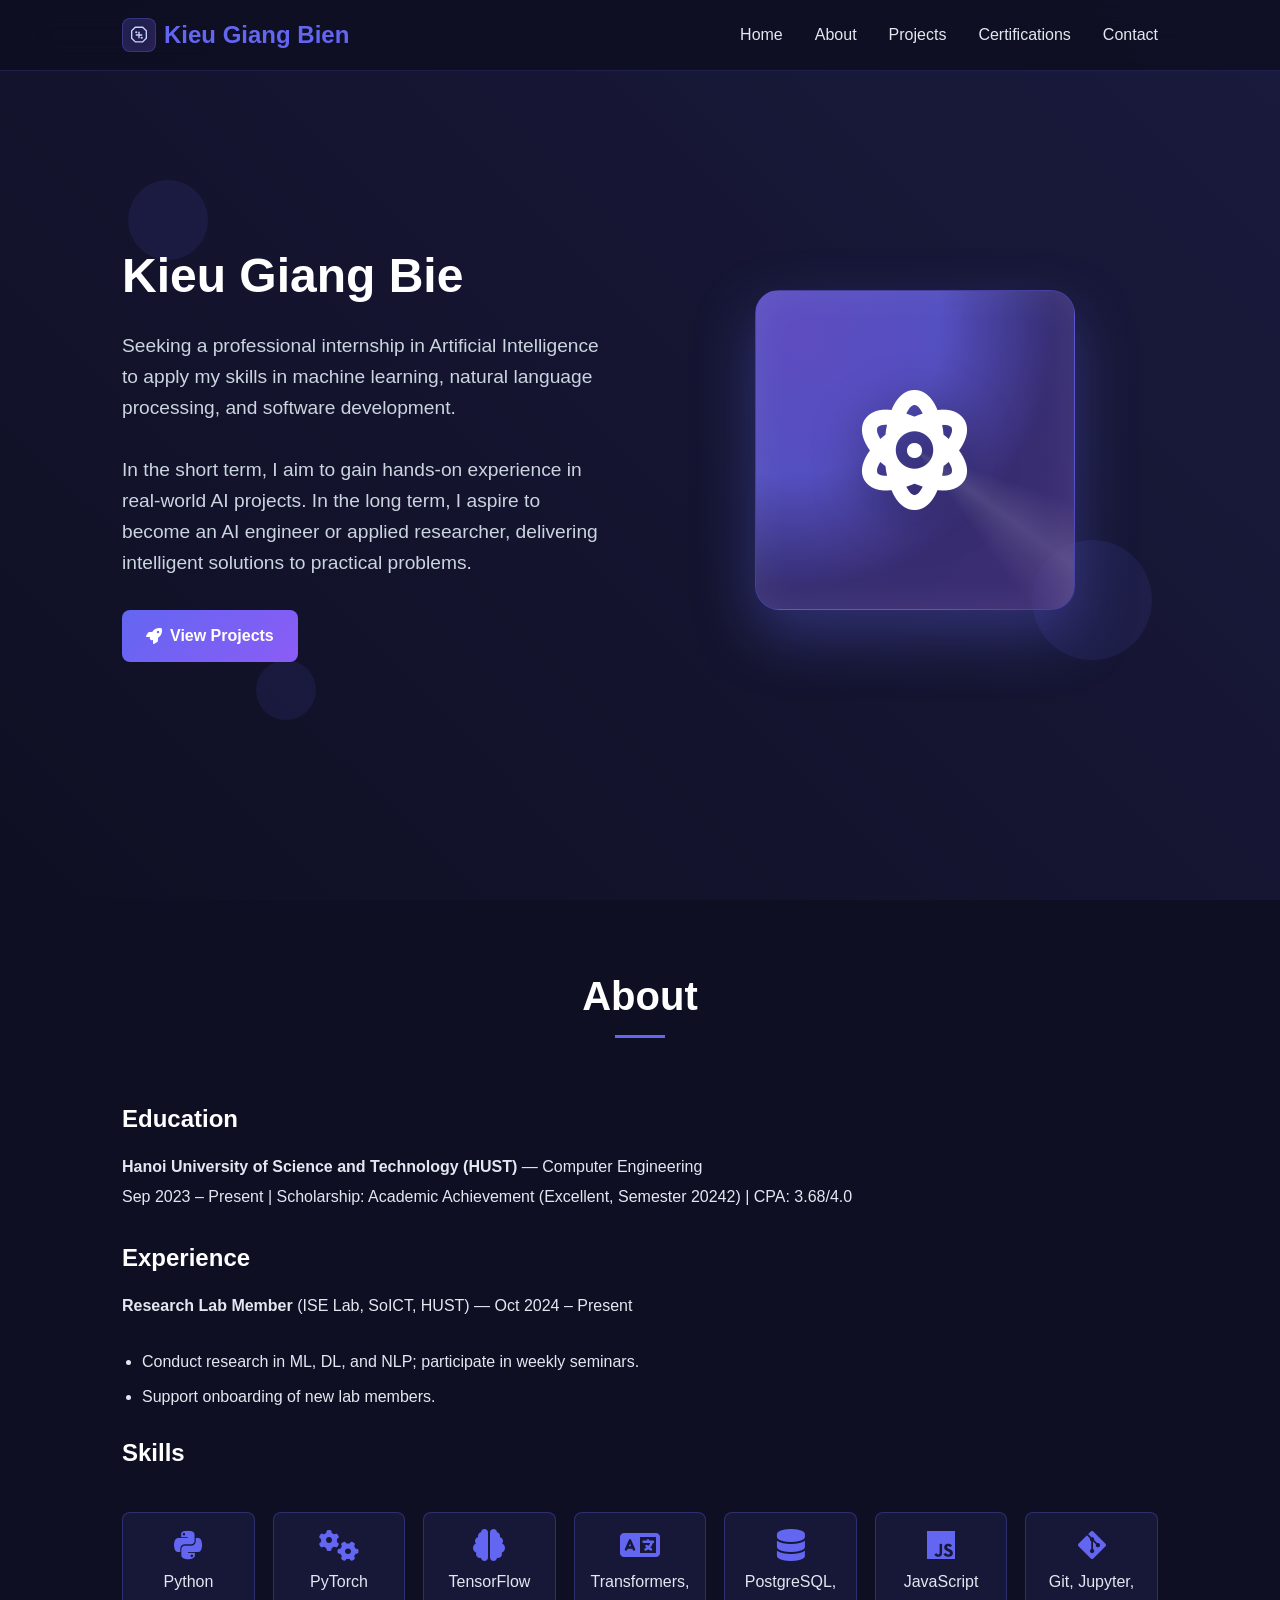
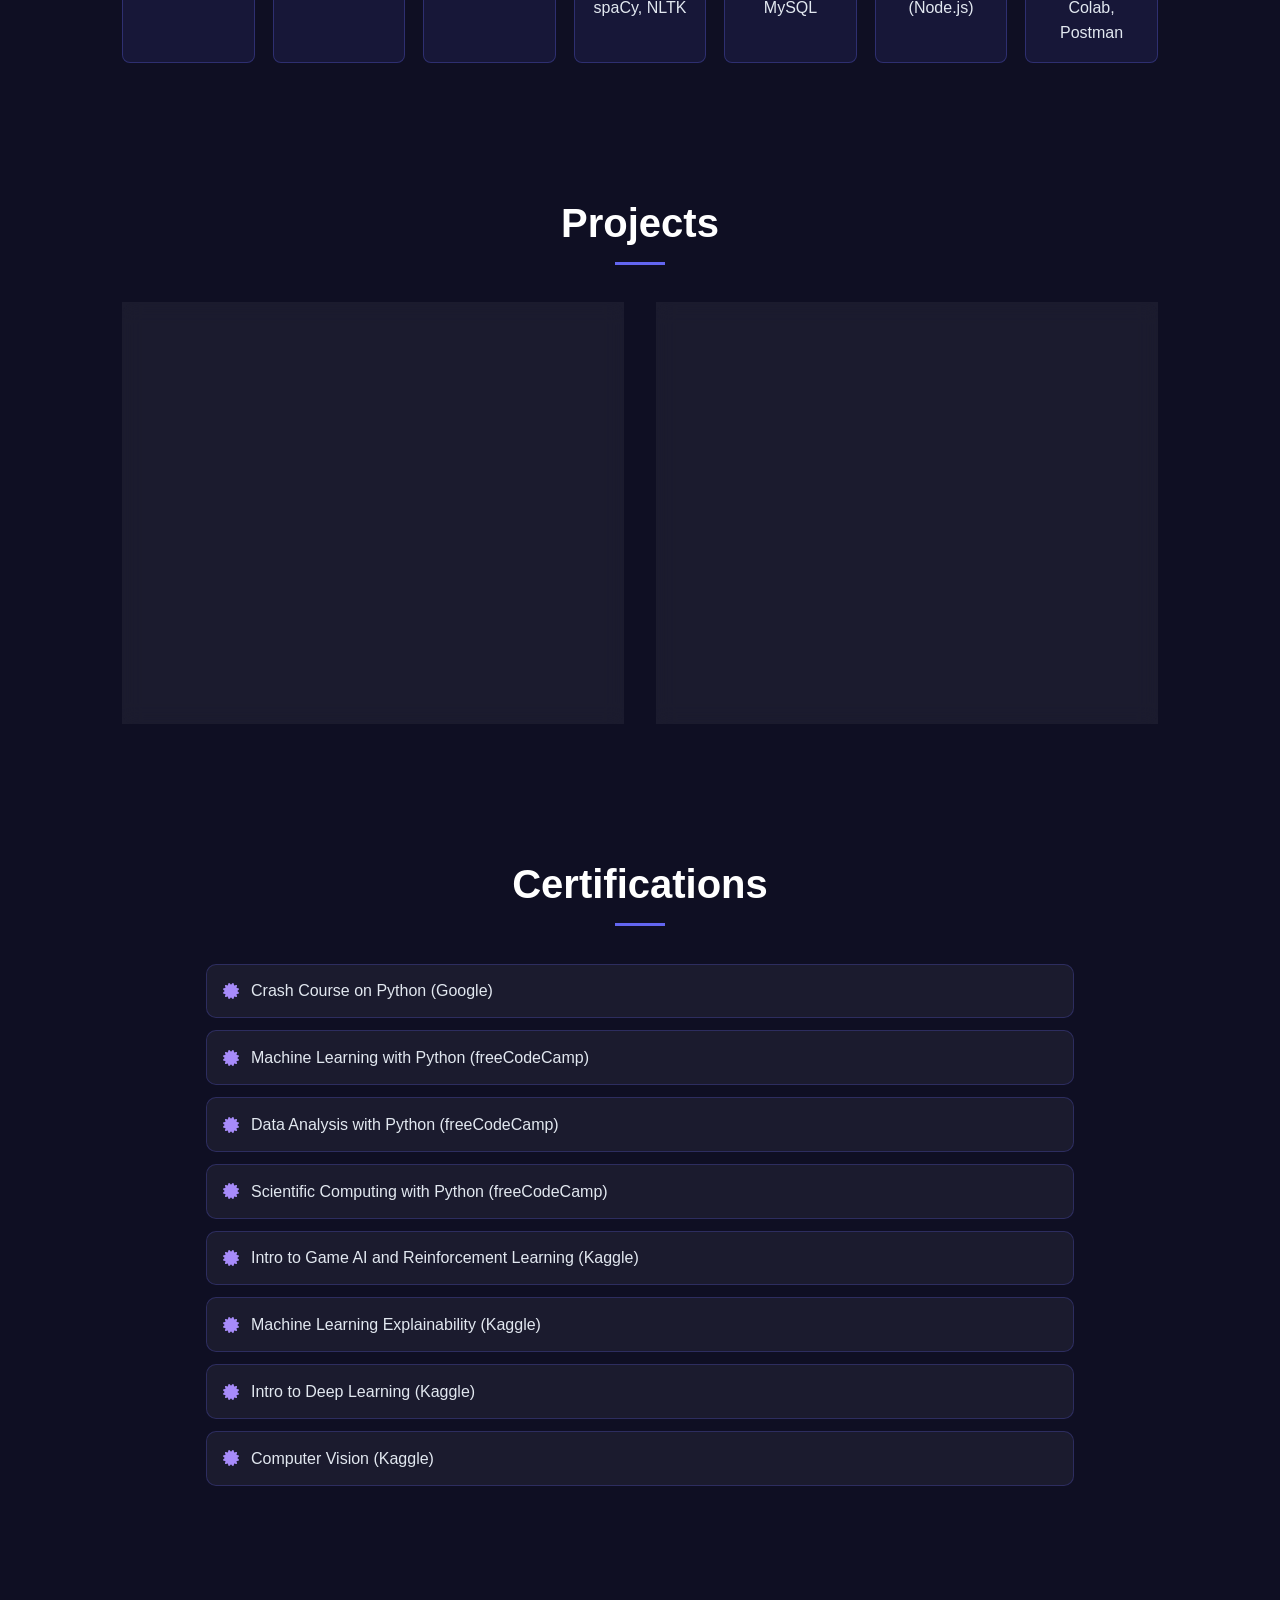
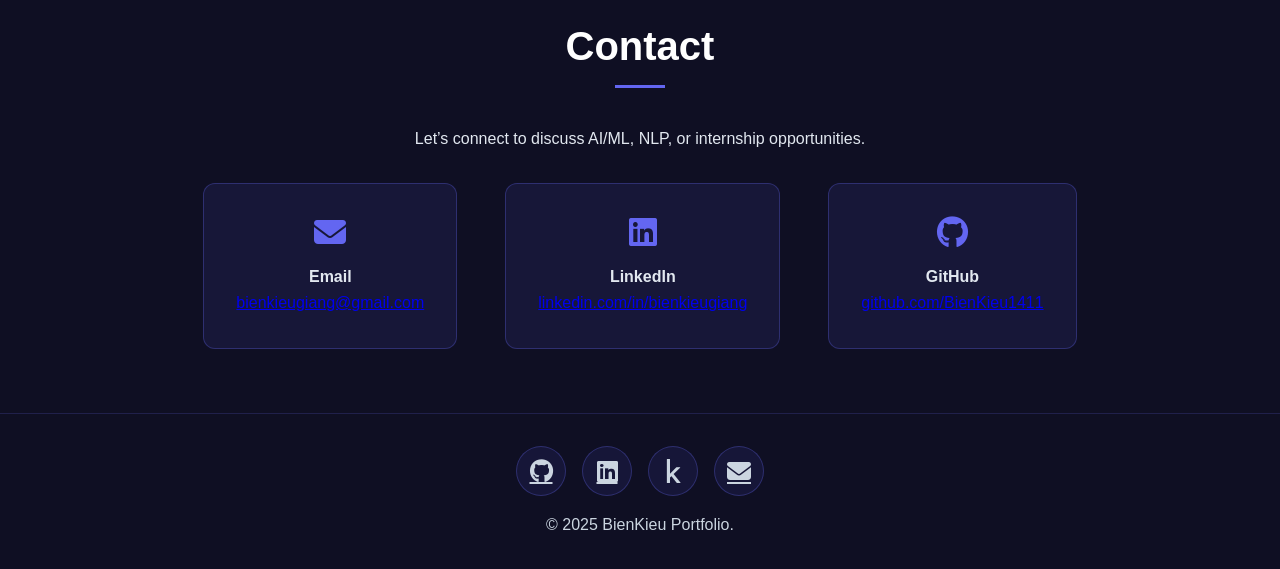
==== index.html @ 047869af "add Portfolio" ====
<!DOCTYPE html>
<html lang="en">
<head>
    <meta charset="UTF-8">
    <meta name="viewport" content="width=device-width, initial-scale=1.0">
    <title>Kieu Giang Bien – AI Portfolio</title>
    <link href="https://cdnjs.cloudflare.com/ajax/libs/font-awesome/6.4.0/css/all.min.css" rel="stylesheet">
    <link rel="stylesheet" href="style.css">
</head>
<body>
    <div class="bg-animation">
        <div class="floating-shapes">
            <div class="shape"></div>
            <div class="shape"></div>
            <div class="shape"></div>
        </div>
    </div>

    <header>
        <nav>
            <div class="logo">
                <span class="brand-icon" aria-hidden="true">
                    <svg width="22" height="22" viewBox="0 0 24 24" fill="none" xmlns="http://www.w3.org/2000/svg">
                        <path d="M8 3.5h8l4 4v8l-4 4H8l-4-4v-8l4-4z" stroke="currentColor" stroke-width="1.5" fill="none"/>
                        <path d="M9 12h6" stroke="currentColor" stroke-width="1.5" stroke-linecap="round"/>
                        <path d="M12 9v6" stroke="currentColor" stroke-width="1.5" stroke-linecap="round"/>
                        <circle cx="9" cy="9" r="1.2" fill="currentColor"/>
                        <circle cx="15" cy="15" r="1.2" fill="currentColor"/>
                    </svg>
                </span>
                Kieu Giang Bien
            </div>
            <ul class="nav-links">
                <li><a href="#home">Home</a></li>
                <li><a href="#about">About</a></li>
                <li><a href="#projects">Projects</a></li>
                <li><a href="#certifications">Certifications</a></li>
                <li><a href="#contact">Contact</a></li>
            </ul>
        </nav>
    </header>

    <section id="home" class="hero">
        <div class="hero-content">
            <div class="hero-text">
                <h1>Kieu Giang Bien</h1>
                <p class="subtitle">Seeking a professional internship in Artificial Intelligence to apply my skills in machine learning, natural language processing, and software development.</p>
                <p class="subtitle">In the short term, I aim to gain hands-on experience in real-world AI projects. In the long term, I aspire to become an AI engineer or applied researcher, delivering intelligent solutions to practical problems.</p>
                
                <a href="#projects" class="cta-button">
                    <i class="fas fa-rocket"></i>
                    View Projects
                </a>
            </div>
            <div class="hero-visual">
                <div class="ai-icon">
                    <i class="fas fa-atom"></i>
                </div>
            </div>
        </div>
    </section>

    <section id="about" class="section">
        <div class="container">
            <h2 class="section-title reveal">About</h2>
            <div class="about-content reveal">
                <div class="about-text">

                    <h3>Education</h3>
                    <p><strong>Hanoi University of Science and Technology (HUST)</strong> — Computer Engineering<br>Sep 2023 – Present | Scholarship: Academic Achievement (Excellent, Semester 20242) | CPA: 3.68/4.0</p>

                    <h3>Experience</h3>
                    <p><strong>Research Lab Member</strong> (ISE Lab, SoICT, HUST) — Oct 2024 – Present</p>
                    <ul>
                        <li>Conduct research in ML, DL, and NLP; participate in weekly seminars.</li>
                        <li>Support onboarding of new lab members.</li>
                    </ul>

                    <h3>Skills</h3>
                    <div class="skills-grid">
                        <div class="skill-item"><i class="fab fa-python"></i><div>Python</div></div>
                        <div class="skill-item"><i class="fas fa-cogs"></i><div>PyTorch</div></div>
                        <div class="skill-item"><i class="fas fa-brain"></i><div>TensorFlow</div></div>
                        <div class="skill-item"><i class="fas fa-language"></i><div>Transformers, spaCy, NLTK</div></div>
                        <div class="skill-item"><i class="fas fa-database"></i><div>PostgreSQL, MySQL</div></div>
                        <div class="skill-item"><i class="fab fa-js"></i><div>JavaScript (Node.js)</div></div>
                        <div class="skill-item"><i class="fab fa-git-alt"></i><div>Git, Jupyter, Colab, Postman</div></div>
                    </div>
                </div>
            </div>
        </div>
    </section>

    <section id="projects" class="section">
        <div class="container">
            <h2 class="section-title reveal">Projects</h2>
            <div class="projects-grid reveal">
                <div class="project-card">
                    <div class="project-header">
                        <div class="project-icon">
                            <i class="fas fa-gamepad"></i>
                        </div>
                        <h3>RL4Games: Reinforcement Learning for Games</h3>
                    </div>
                    <div class="project-content">
                        <p>Implemented PPO agents for Flappy Bird, Lunar Lander, Car Racing, and Bipedal Walker. Used curriculum learning, CNN policies for pixel input, and reward shaping to stabilize training and improve performance.</p>
                        <div class="project-tags">
                            <span class="project-tag">Python</span>
                            <span class="project-tag">Stable-Baselines3</span>
                            <span class="project-tag">Gymnasium</span>
                            <span class="project-tag">PyTorch</span>
                            <span class="project-tag">OpenCV</span>
                        </div>
                        <p><a href="https://github.com/BienKieu1411/RL4Games" target="_blank" rel="noopener" class="cta-button" style="margin-top:1rem; padding:0.6rem 1rem;">View on GitHub</a></p>
                    </div>
                </div>

                <div class="project-card">
                    <div class="project-header">
                        <div class="project-icon">
                            <i class="fas fa-columns"></i>
                        </div>
                        <h3>Kanbask: Kanban Project Management</h3>
                    </div>
                    <div class="project-content">
                        <p>Designed PostgreSQL schema (NeonDB) for scalable task/board management, built secure RESTful APIs with Express.js and JWT auth, added multimedia handling and real-time notifications via Socket.IO, and integrated NLP-powered search.</p>
                        <div class="project-tags">
                            <span class="project-tag">Node.js</span>
                            <span class="project-tag">Express</span>
                            <span class="project-tag">PostgreSQL</span>
                            <span class="project-tag">Socket.IO</span>
                            <span class="project-tag">JWT</span>
                            <span class="project-tag">NLP</span>
                        </div>
                        <p><a href="https://github.com/chopbong/kanbask" target="_blank" rel="noopener" class="cta-button" style="margin-top:1rem; padding:0.6rem 1rem;">View on GitHub</a></p>
                    </div>
                </div>
            </div>
        </div>
    </section>

    <section id="certifications" class="section">
        <div class="container">
            <h2 class="section-title reveal">Certifications</h2>
            <ul class="cert-list reveal">
                <li><i class="fas fa-certificate"></i> <a href="https://coursera.org/share/afd6e82c03add2a209b4c9055fec9885" target="_blank" rel="noopener">Crash Course on Python (Google)</a></li>
                <li><i class="fas fa-certificate"></i> <a href="https://www.freecodecamp.org/certification/bienkieu/machine-learning-with-python-v7" target="_blank" rel="noopener">Machine Learning with Python (freeCodeCamp)</a></li>
                <li><i class="fas fa-certificate"></i> <a href="https://www.freecodecamp.org/certification/bienkieu/data-analysis-with-python-v7" target="_blank" rel="noopener">Data Analysis with Python (freeCodeCamp)</a></li>
                <li><i class="fas fa-certificate"></i> <a href="https://www.freecodecamp.org/certification/bienkieu/scientific-computing-with-python-v7" target="_blank" rel="noopener">Scientific Computing with Python (freeCodeCamp)</a></li>
                <li><i class="fas fa-certificate"></i> <a href="https://www.kaggle.com/learn/certification/bienkieu/intro-to-game-ai-and-reinforcement-learning" target="_blank" rel="noopener">Intro to Game AI and Reinforcement Learning (Kaggle)</a></li>
                <li><i class="fas fa-certificate"></i> <a href="https://www.kaggle.com/learn/certification/bienkieu/machine-learning-explainability" target="_blank" rel="noopener">Machine Learning Explainability (Kaggle)</a></li>
                <li><i class="fas fa-certificate"></i> <a href="https://www.kaggle.com/learn/certification/bienkieu/intro-to-deep-learning" target="_blank" rel="noopener">Intro to Deep Learning (Kaggle)</a></li>
                <li><i class="fas fa-certificate"></i> <a href="https://www.kaggle.com/learn/certification/bienkieu/computer-vision" target="_blank" rel="noopener">Computer Vision (Kaggle)</a></li>
            </ul>
        </div>
    </section>

    <section id="contact" class="section">
        <div class="container">
            <h2 class="section-title reveal">Contact</h2>
            <div class="contact-content reveal">
                <p>Let’s connect to discuss AI/ML, NLP, or internship opportunities.</p>
                <div class="contact-info">
                    <div class="contact-item">
                        <i class="fas fa-envelope"></i>
                        <div>
                            <strong>Email</strong>
                            <p><a href="mailto:bienkieugiang@gmail.com">bienkieugiang@gmail.com</a></p>
                        </div>
                    </div>
                    <div class="contact-item">
                        <i class="fab fa-linkedin"></i>
                        <div>
                            <strong>LinkedIn</strong>
                            <p><a href="https://www.linkedin.com/in/bienkieugiang" target="_blank" rel="noopener">linkedin.com/in/bienkieugiang</a></p>
                        </div>
                    </div>
                    <div class="contact-item">
                        <i class="fab fa-github"></i>
                        <div>
                            <strong>GitHub</strong>
                            <p><a href="https://github.com/BienKieu1411" target="_blank" rel="noopener">github.com/BienKieu1411</a></p>
                        </div>
                    </div>
                </div>
            </div>
        </div>
    </section>

    <footer>
        <div class="container">
            <div class="social-links">
                <a href="https://github.com/BienKieu1411" target="_blank" rel="noopener"><i class="fab fa-github"></i></a>
                <a href="https://www.linkedin.com/in/bienkieugiang" target="_blank" rel="noopener"><i class="fab fa-linkedin"></i></a>
                <a href="https://www.kaggle.com/bienkieu" target="_blank" rel="noopener"><i class="fab fa-kaggle"></i></a>
                <a href="mailto:bienkieugiang@gmail.com"><i class="fas fa-envelope"></i></a>
            </div>
            <p>&copy; 2025 BienKieu Portfolio.</p>
        </div>
    </footer>

    <script src="script.js"></script>
</body>
</html>
---- style.css ----
* {
    margin: 0;
    padding: 0;
    box-sizing: border-box;
}

body {
    font-family: 'Inter', -apple-system, BlinkMacSystemFont, sans-serif;
    line-height: 1.6;
    color: #2d3748;
    background: #0f0f23;
    overflow-x: hidden;
}

.bg-animation {
    position: fixed;
    top: 0;
    left: 0;
    width: 100%;
    height: 100%;
    z-index: -1;
    background: linear-gradient(45deg, #0f0f23, #1a1a3e);
}

.floating-shapes {
    position: absolute;
    width: 100%;
    height: 100%;
    overflow: hidden;
}

.shape {
    position: absolute;
    background: rgba(99, 102, 241, 0.1);
    border-radius: 50%;
    animation: float 6s ease-in-out infinite;
}

.shape:nth-child(1) {
    width: 80px;
    height: 80px;
    top: 20%;
    left: 10%;
    animation-delay: 0s;
}

.shape:nth-child(2) {
    width: 120px;
    height: 120px;
    top: 60%;
    right: 10%;
    animation-delay: 2s;
}

.shape:nth-child(3) {
    width: 60px;
    height: 60px;
    bottom: 20%;
    left: 20%;
    animation-delay: 4s;
}

@keyframes float {
    0%, 100% { transform: translateY(0px) rotate(0deg); }
    50% { transform: translateY(-20px) rotate(10deg); }
}

header {
    position: fixed;
    top: 0;
    width: 100%;
    background: rgba(15, 15, 35, 0.9);
    backdrop-filter: blur(20px);
    z-index: 1000;
    padding: 1rem 0;
    border-bottom: 1px solid rgba(99, 102, 241, 0.2);
}

nav {
    display: flex;
    justify-content: space-between;
    align-items: center;
    max-width: 1100px;
    margin: 0 auto;
    padding: 0 2rem;
}

.logo {
    font-size: 1.5rem;
    font-weight: bold;
    color: #6366f1;
    display: flex;
    align-items: center;
    gap: 0.5rem;
}

.brand-icon {
    display: inline-flex;
    align-items: center;
    justify-content: center;
    width: 34px;
    height: 34px;
    border-radius: 8px;
    background: linear-gradient(135deg, rgba(99,102,241,0.18), rgba(139,92,246,0.18));
    border: 1px solid rgba(99,102,241,0.35);
    color: #c7d2fe;
    box-shadow: inset 0 0 18px rgba(99,102,241,0.12);
    position: relative;
    overflow: hidden;
}

.brand-icon::after {
    content: '';
    position: absolute;
    inset: -40% -40% auto auto;
    height: 2px;
    background: linear-gradient(90deg, transparent, rgba(255,255,255,0.6), transparent);
    transform: rotate(45deg);
    animation: brandShine 3.2s linear infinite;
}

@keyframes brandShine {
    0% { transform: rotate(45deg) translateX(-140%); opacity: 0; }
    10% { opacity: 1; }
    50% { opacity: 1; }
    100% { transform: rotate(45deg) translateX(240%); opacity: 0; }
}

.nav-links {
    display: flex;
    list-style: none;
    gap: 2rem;
}

.nav-links a {
    text-decoration: none;
    color: #e2e8f0;
    font-weight: 500;
    transition: all 0.3s ease;
    position: relative;
}

.nav-links a:hover {
    color: #6366f1;
}

.hero {
    min-height: 100vh;
    display: flex;
    align-items: center;
    color: white;
    position: relative;
}

.hero-content {
    max-width: 1100px;
    margin: 0 auto;
    padding: 0 2rem;
    display: grid;
    grid-template-columns: 1fr 1fr;
    gap: 4rem;
    align-items: center;
}

.hero-text h1 {
    font-size: 3rem;
    margin-bottom: 1rem;
    opacity: 0;
    animation: slideUp 1s ease-out 0.5s forwards;
}

.hero-text .highlight {
    color: #6366f1;
    position: relative;
}

.hero-text .subtitle {
    font-size: 1.2rem;
    color: #cbd5e0;
    margin-bottom: 2rem;
    opacity: 0;
    animation: slideUp 1s ease-out 0.7s forwards;
}

.cta-button {
    display: inline-flex;
    align-items: center;
    gap: 0.5rem;
    padding: 0.8rem 1.5rem;
    background: linear-gradient(135deg, #6366f1, #8b5cf6);
    color: white;
    text-decoration: none;
    border-radius: 8px;
    font-weight: 600;
    transition: all 0.3s ease;
    opacity: 0;
    animation: slideUp 1s ease-out 0.9s forwards;
}

.cta-button:hover {
    transform: translateY(-2px);
    box-shadow: 0 10px 25px rgba(99, 102, 241, 0.4);
}

.hero-visual {
    display: flex;
    justify-content: center;
    align-items: center;
}

.ai-icon {
    width: 320px;
    height: 320px;
    background: radial-gradient(120% 120% at 10% 10%, rgba(139,92,246,0.35), rgba(99,102,241,0.35) 40%, rgba(15,15,35,0.4) 70%), linear-gradient(135deg, rgba(99,102,241,0.6), rgba(139,92,246,0.6));
    border-radius: 24px;
    display: flex;
    align-items: center;
    justify-content: center;
    font-size: 7.5rem;
    color: #fff;
    position: relative;
    overflow: hidden;
    box-shadow: 0 25px 60px rgba(99,102,241,0.35), inset 0 0 40px rgba(255,255,255,0.08);
    border: 1px solid rgba(99,102,241,0.35);
    animation: floatIcon 6s ease-in-out infinite;
}

.ai-icon::before {
    content: '';
    position: absolute;
    inset: -40%;
    background: conic-gradient(from 0deg, transparent 0 30%, rgba(255,255,255,0.12) 35%, transparent 40% 100%);
    animation: rotate 8s linear infinite;
}

.ai-icon i {
    position: relative;
    z-index: 1;
    filter: drop-shadow(0 10px 25px rgba(0,0,0,0.35));
}

@keyframes slideUp {
    from {
        opacity: 0;
        transform: translateY(30px);
    }
    to {
        opacity: 1;
        transform: translateY(0);
    }
}

@keyframes floatIcon {
    0%, 100% { transform: translateY(0); }
    50% { transform: translateY(-10px); }
}

@keyframes shine {
    0% { transform: translateX(-100%) translateY(-100%) rotate(45deg); }
    100% { transform: translateX(100%) translateY(100%) rotate(45deg); }
}

.section {
    padding: 4rem 0;
    position: relative;
}

.container {
    max-width: 1100px;
    margin: 0 auto;
    padding: 0 2rem;
}

.section-title {
    text-align: center;
    font-size: 2.5rem;
    margin-bottom: 3rem;
    color: white;
    position: relative;
}

.section-title::after {
    content: '';
    position: absolute;
    width: 50px;
    height: 3px;
    background: #6366f1;
    bottom: -10px;
    left: 50%;
    transform: translateX(-50%);
}

.about-content {
    display: grid;
    grid-template-columns: 1fr;
    gap: 2rem;
    align-items: start;
}

.about-image {
    width: 250px;
    height: 250px;
    border-radius: 50%;
    background: linear-gradient(135deg, #6366f1, #8b5cf6);
    display: flex;
    align-items: center;
    justify-content: center;
    font-size: 6rem;
    color: white;
    margin: 0 auto;
    position: relative;
}

.about-image::before {
    content: '';
    position: absolute;
    width: 280px;
    height: 280px;
    border: 2px solid rgba(99, 102, 241, 0.3);
    border-radius: 50%;
    animation: rotate 10s linear infinite;
}

@keyframes rotate {
    from { transform: rotate(0deg); }
    to { transform: rotate(360deg); }
}

.about-text {
    color: #e2e8f0;
}

.about-text h3 {
    font-size: 1.5rem;
    margin-top: 1.5rem;
    margin-bottom: 0.85rem;
    color: white;
}

.about-text p {
    margin-bottom: 1.75rem;
    line-height: 1.85;
}

.about-text ul {
    margin: 0 0 1.5rem 1.25rem;
}

.about-text ul li {
    margin-bottom: 0.6rem;
}

.skills-grid {
    display: grid;
    grid-template-columns: repeat(auto-fit, minmax(120px, 1fr));
    gap: 1.1rem;
    margin-top: 2.5rem;
}

.skill-item {
    background: rgba(99, 102, 241, 0.1);
    border: 1px solid rgba(99, 102, 241, 0.3);
    padding: 1rem;
    border-radius: 8px;
    text-align: center;
    transition: all 0.3s ease;
    color: #e2e8f0;
}

.skill-item:hover {
    background: rgba(99, 102, 241, 0.2);
    transform: translateY(-5px);
}

.skill-item i {
    font-size: 2rem;
    color: #6366f1;
    margin-bottom: 0.5rem;
    display: block;
}

.projects-grid {
    display: grid;
    grid-template-columns: repeat(auto-fit, minmax(300px, 1fr));
    gap: 2rem;
    margin-top: 2rem;
}

.project-card {
    background: rgba(255, 255, 255, 0.05);
    border: 1px solid rgba(99, 102, 241, 0.2);
    border-radius: 12px;
    overflow: hidden;
    transition: all 0.3s ease;
    backdrop-filter: blur(10px);
}

.project-card:hover {
    transform: translateY(-10px);
    box-shadow: 0 20px 40px rgba(99, 102, 241, 0.2);
    border-color: rgba(99, 102, 241, 0.5);
}

.project-header {
    padding: 1.5rem;
    background: linear-gradient(135deg, rgba(99, 102, 241, 0.2), rgba(139, 92, 246, 0.2));
    display: flex;
    align-items: center;
    gap: 1rem;
}

.project-header h3 {
    color: #ffffff;
}

.project-icon {
    width: 50px;
    height: 50px;
    background: #6366f1;
    border-radius: 8px;
    display: flex;
    align-items: center;
    justify-content: center;
    color: white;
    font-size: 1.5rem;
}

.project-content {
    padding: 1.5rem;
    color: #e2e8f0;
}

.project-content h3 {
    color: white;
    margin-bottom: 1rem;
}

.project-tags {
    display: flex;
    flex-wrap: wrap;
    gap: 0.5rem;
    margin-top: 1rem;
}

.project-tag {
    background: rgba(99, 102, 241, 0.2);
    color: #6366f1;
    padding: 0.3rem 0.8rem;
    border-radius: 15px;
    font-size: 0.8rem;
    font-weight: 500;
}

/* Certifications */
.cert-list {
    list-style: none;
    max-width: 900px;
    margin: 0 auto;
    padding: 0 1rem;
    display: grid;
    grid-template-columns: 1fr;
    gap: 0.75rem;
    color: #e2e8f0;
}

.cert-list li {
    display: flex;
    align-items: center;
    gap: 0.75rem;
    background: rgba(255,255,255,0.05);
    border: 1px solid rgba(99,102,241,0.25);
    border-radius: 10px;
    padding: 0.85rem 1rem;
    transition: transform 0.2s ease, background 0.2s ease, border-color 0.2s ease;
}

.cert-list li:hover {
    transform: translateY(-2px);
    background: rgba(99,102,241,0.12);
    border-color: rgba(99,102,241,0.5);
}

.cert-list i {
    color: #a78bfa;
}

.cert-list a {
    color: #e2e8f0;
    text-decoration: none;
}

.cert-list a:hover {
    color: #c7d2fe;
    text-decoration: underline;
}

/* Contact Section */
.contact-content {
    text-align: center;
    color: #e2e8f0;
}

.contact-info {
    display: flex;
    justify-content: center;
    gap: 3rem;
    margin-top: 2rem;
    flex-wrap: wrap;
}

.contact-item {
    display: flex;
    flex-direction: column;
    align-items: center;
    gap: 1rem;
    padding: 2rem;
    background: rgba(99, 102, 241, 0.1);
    border: 1px solid rgba(99, 102, 241, 0.3);
    border-radius: 12px;
    min-width: 200px;
    transition: all 0.3s ease;
}

.contact-item:hover {
    background: rgba(99, 102, 241, 0.2);
    transform: translateY(-5px);
}

.contact-item i {
    font-size: 2rem;
    color: #6366f1;
}

footer {
    background: rgba(15, 15, 35, 0.8);
    color: #cbd5e0;
    text-align: center;
    padding: 2rem 0;
    border-top: 1px solid rgba(99, 102, 241, 0.2);
}

.social-links {
    display: flex;
    justify-content: center;
    gap: 1rem;
    margin-bottom: 1rem;
}

.social-links a {
    color: #cbd5e0;
    font-size: 1.5rem;
    transition: all 0.3s ease;
    width: 50px;
    height: 50px;
    border-radius: 50%;
    display: flex;
    align-items: center;
    justify-content: center;
    background: rgba(99, 102, 241, 0.1);
    border: 1px solid rgba(99, 102, 241, 0.3);
}

.social-links a:hover {
    color: #6366f1;
    background: rgba(99, 102, 241, 0.2);
    transform: translateY(-3px);
}

@media (max-width: 768px) {
    .nav-links {
        display: none;
    }

    .hero-content {
        grid-template-columns: 1fr;
        text-align: center;
    }

    .hero-text h1 {
        font-size: 2.5rem;
    }

    .about-content {
        grid-template-columns: 1fr;
        text-align: center;
    }

    .ai-icon {
        width: 250px;
        height: 250px;
        font-size: 6rem;
    }

    .contact-info {
        flex-direction: column;
        align-items: center;
    }
}

.reveal {
    opacity: 0;
    transform: translateY(50px);
    transition: all 0.8s ease;
}

.reveal.active {
    opacity: 1;
    transform: translateY(0);
}
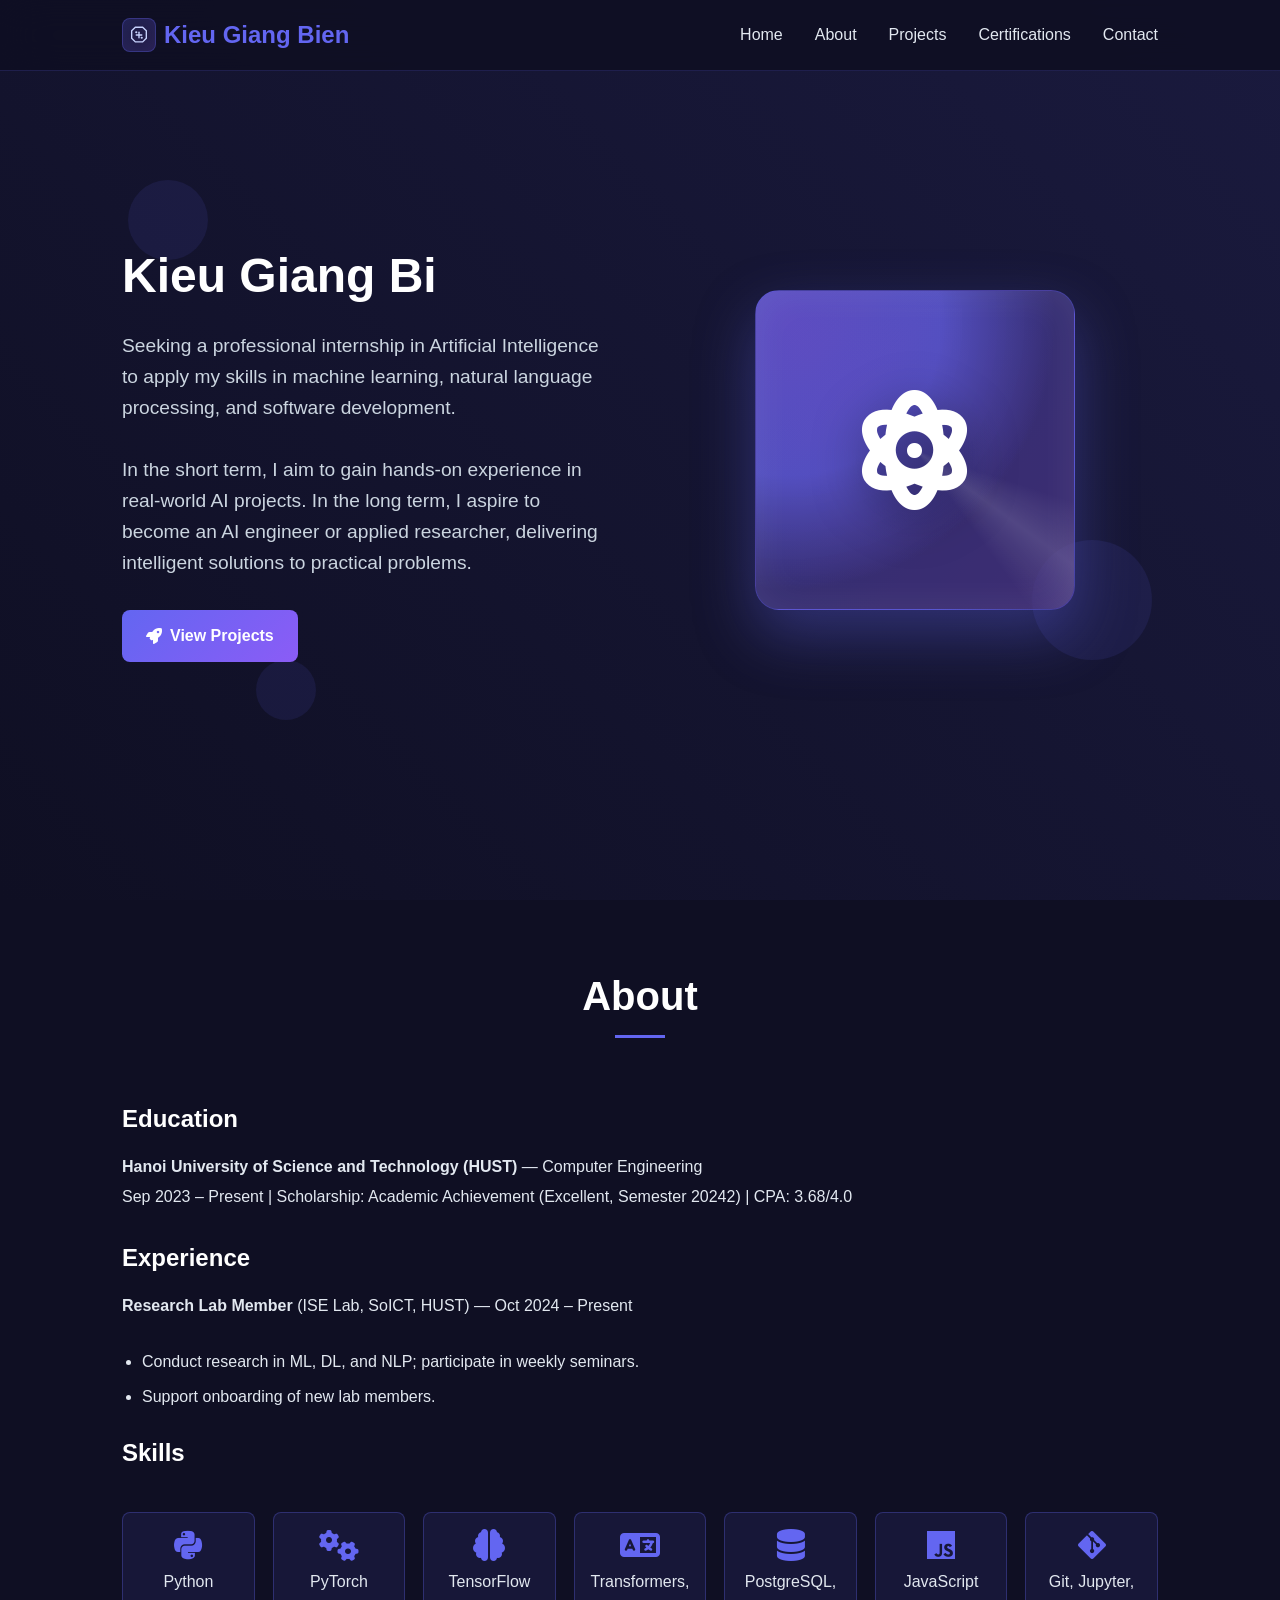
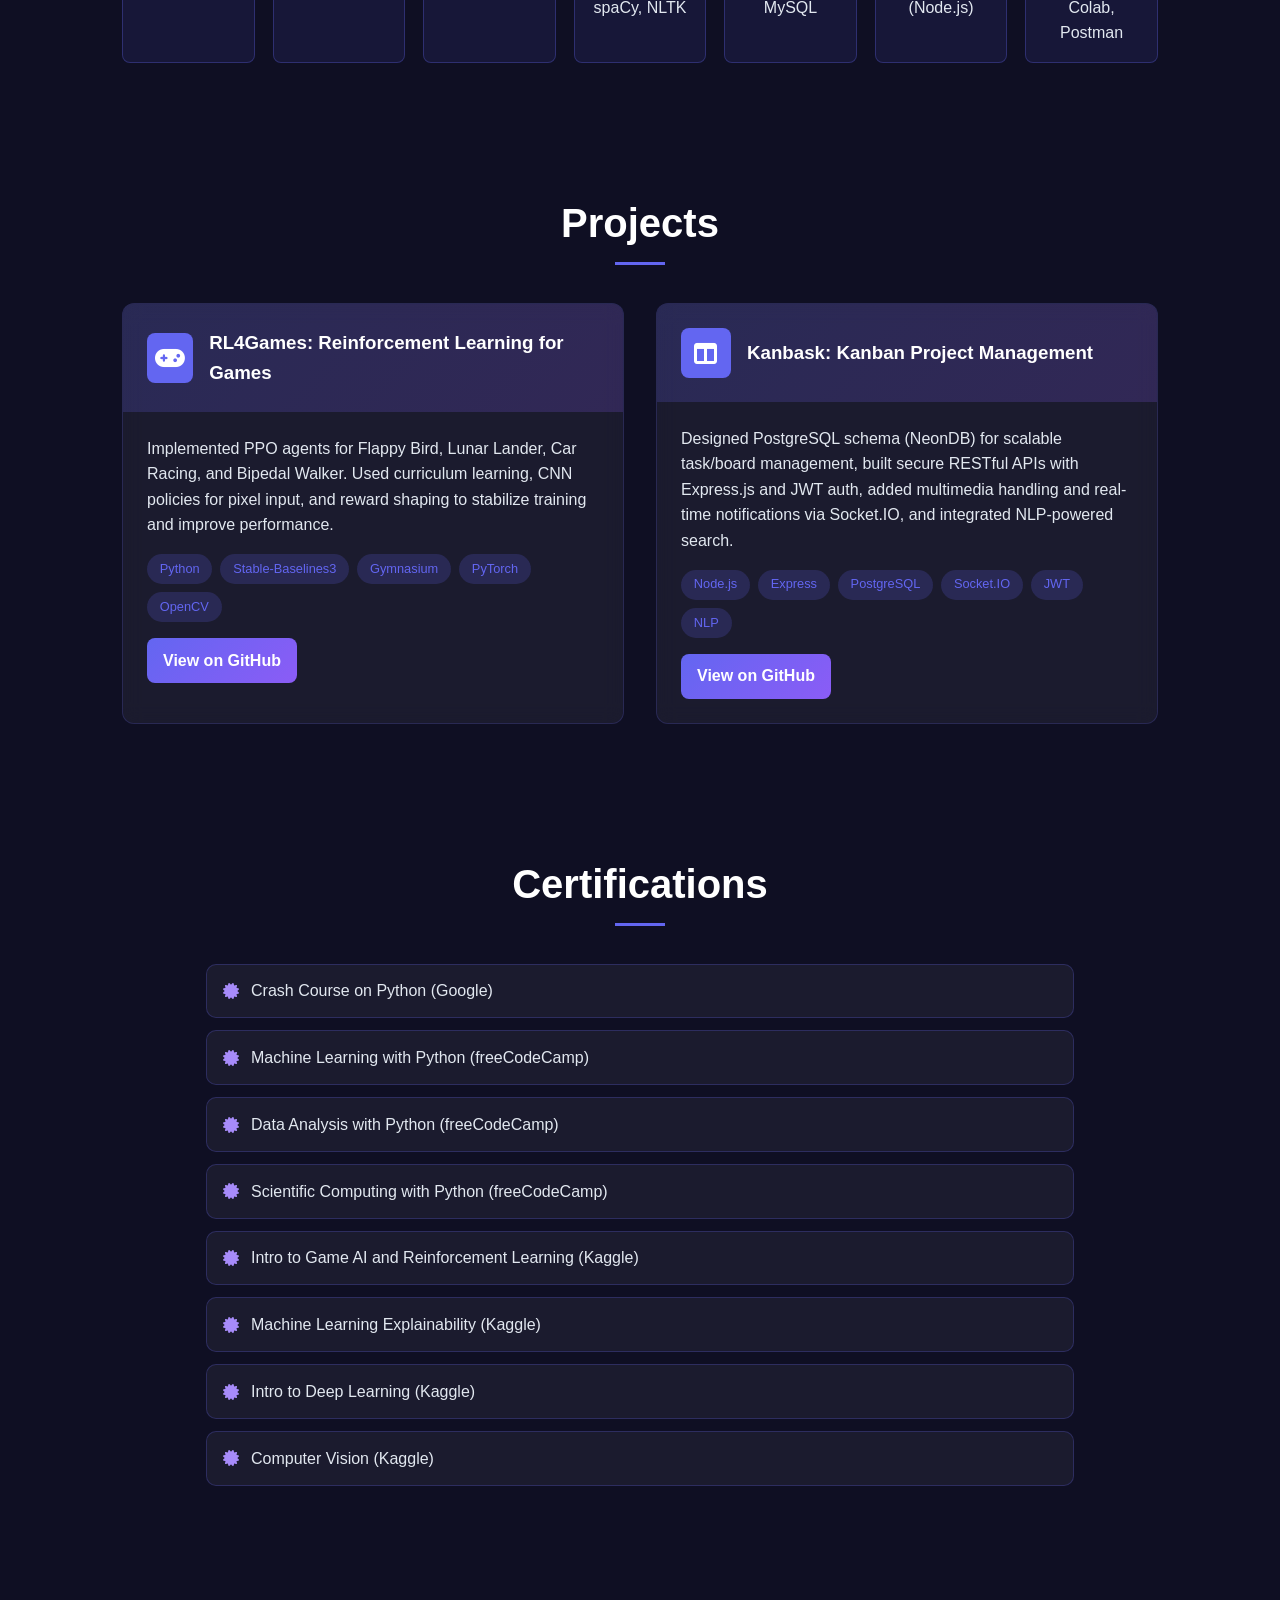
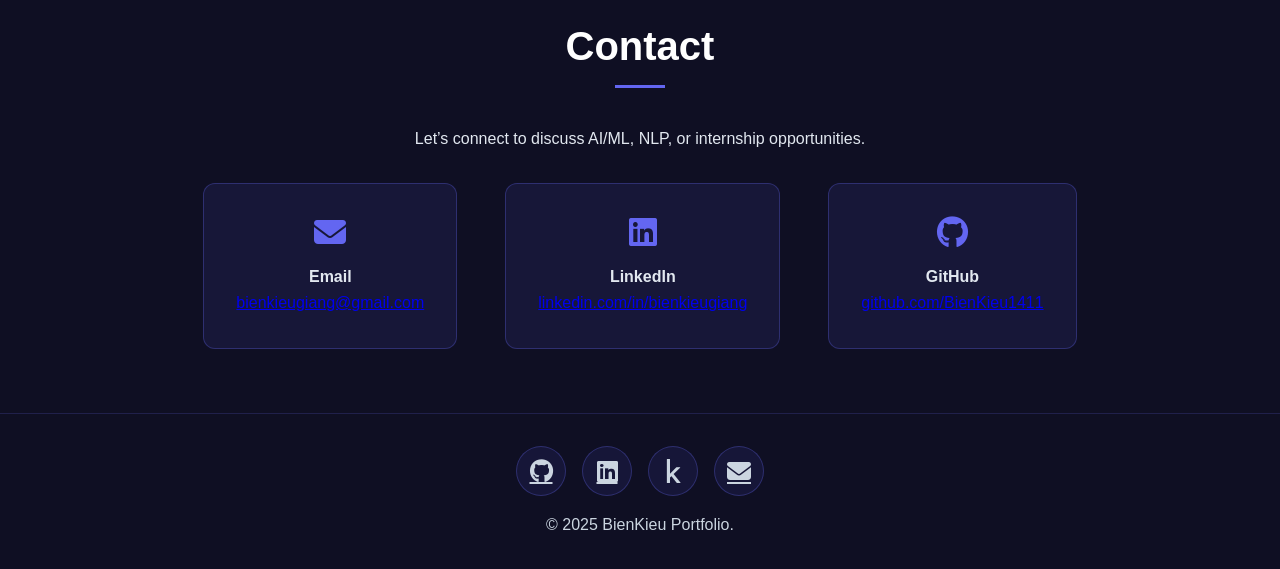
==== commit 10db5371: "update" ====
--- a/index.html
+++ b/index.html
@@ -3,7 +3,7 @@
 <head>
     <meta charset="UTF-8">
     <meta name="viewport" content="width=device-width, initial-scale=1.0">
-    <title>Kieu Giang Bien – AI Portfolio</title>
+    <title>Portfolio</title>
     <link href="https://cdnjs.cloudflare.com/ajax/libs/font-awesome/6.4.0/css/all.min.css" rel="stylesheet">
     <link rel="stylesheet" href="style.css">
 </head>
@@ -201,4 +201,4 @@
 
     <script src="script.js"></script>
 </body>
-</html>+</html>
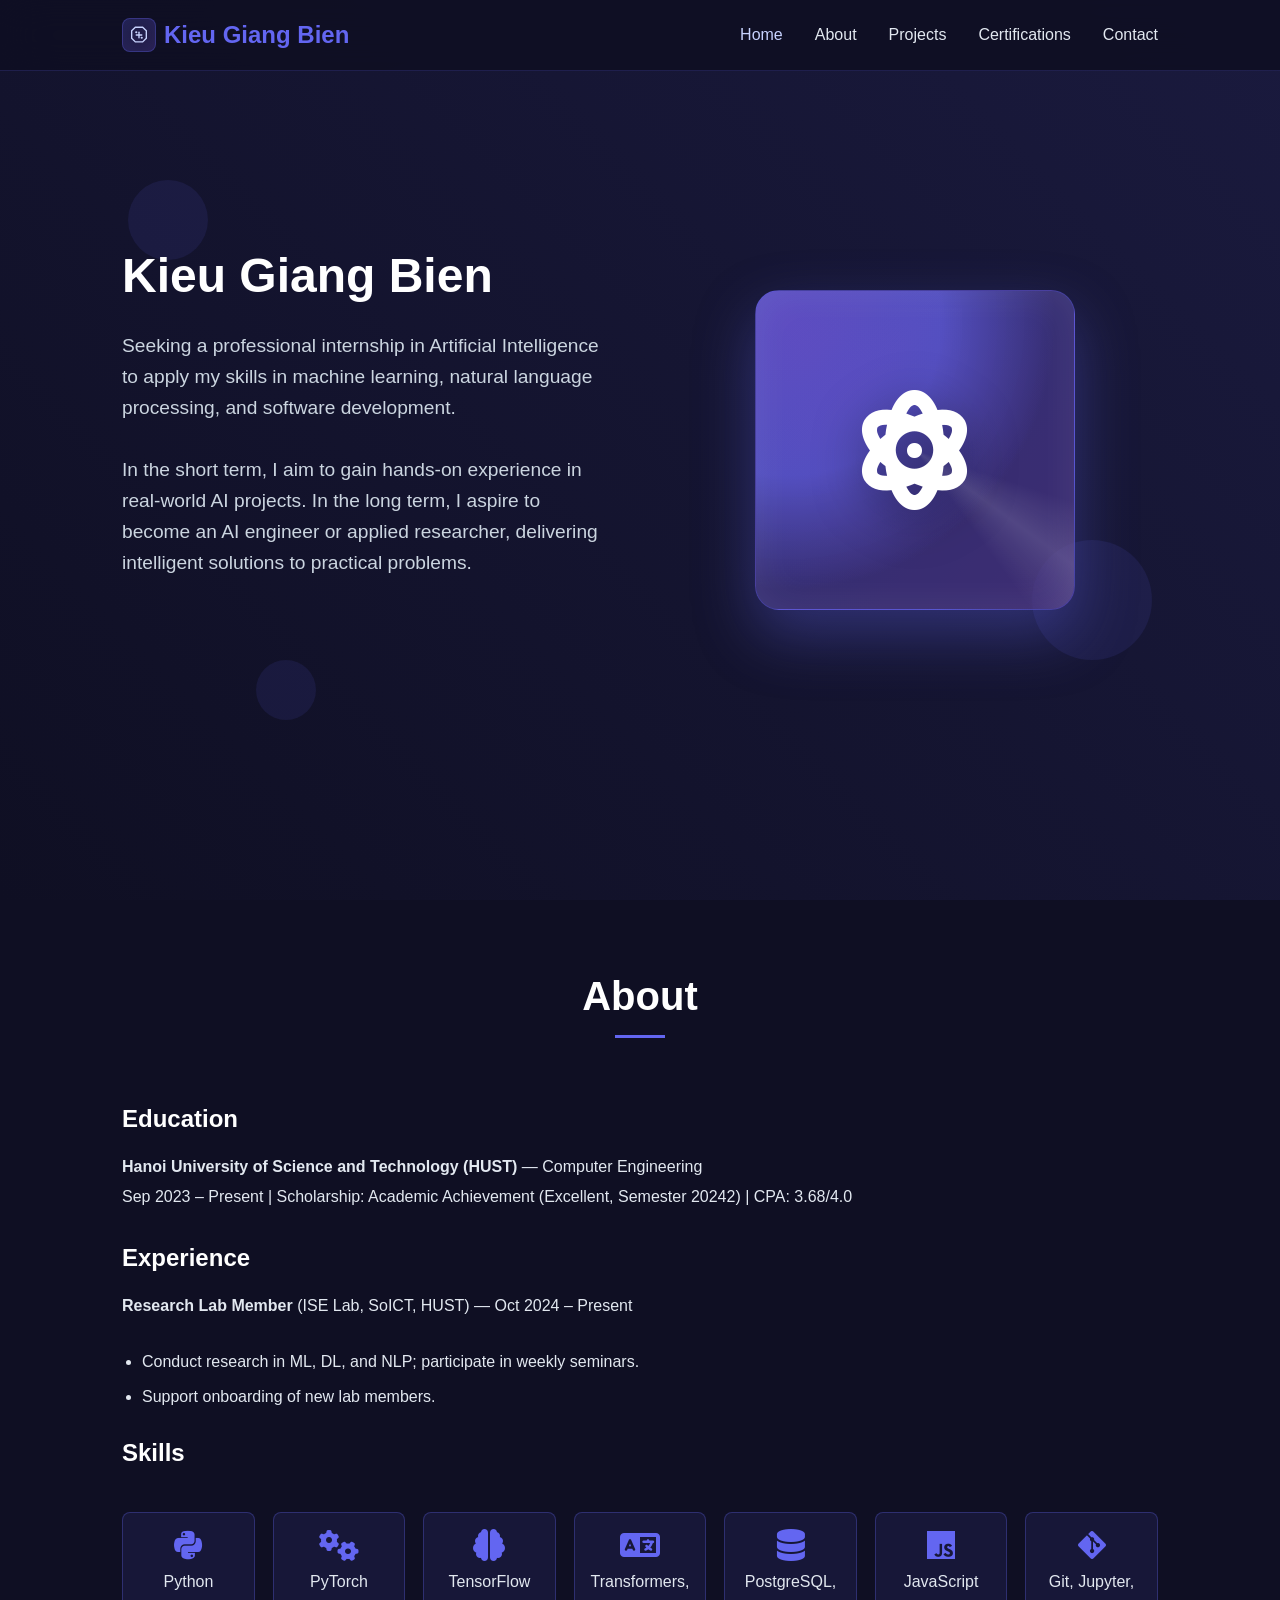
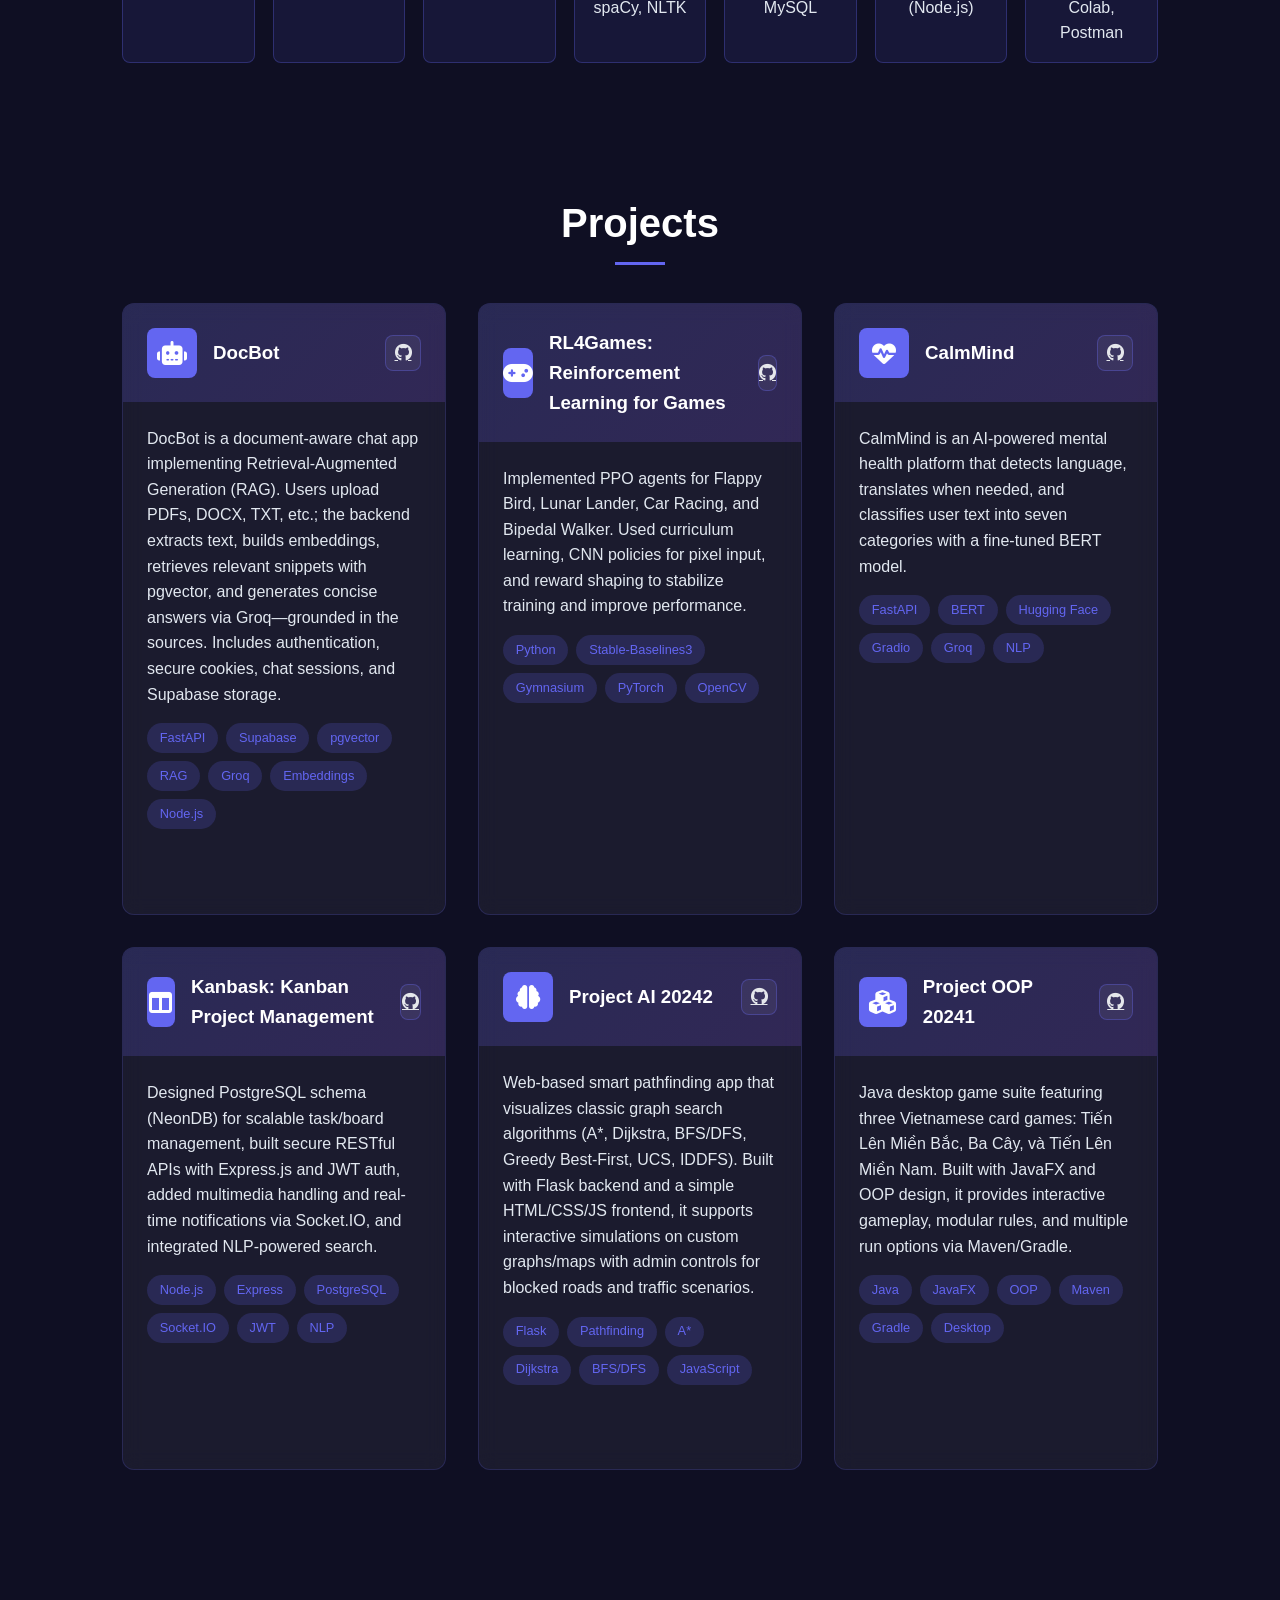
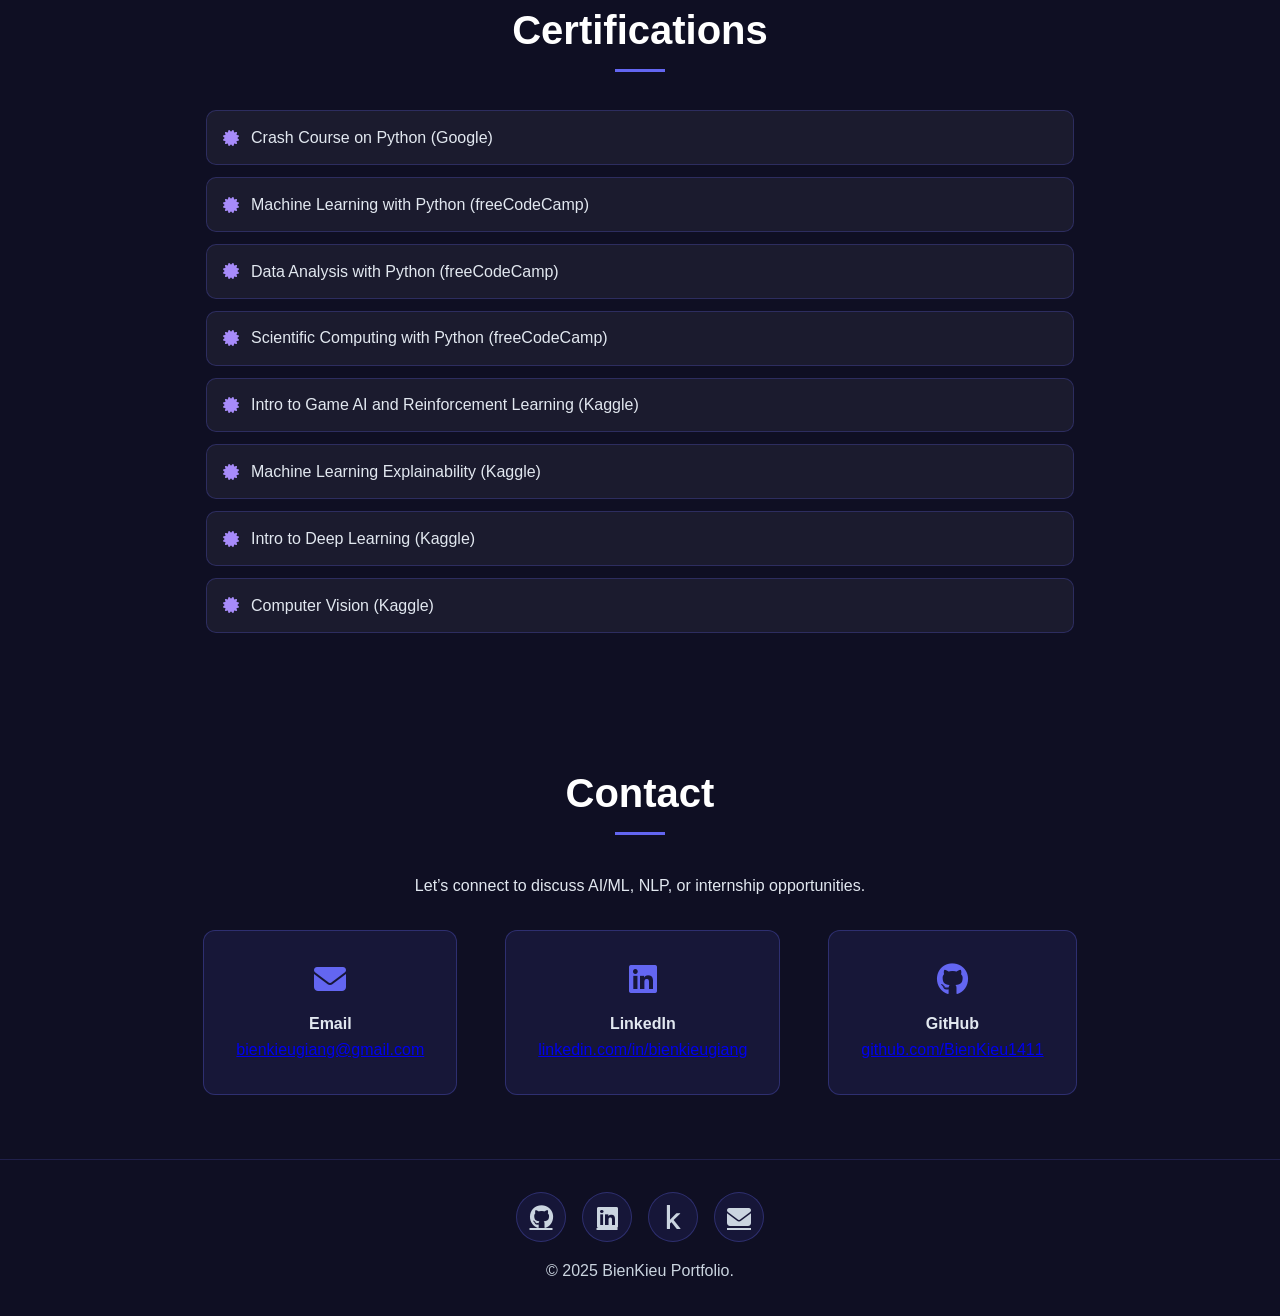
==== commit b6524786: "update Project" ====
--- a/index.html
+++ b/index.html
@@ -3,11 +3,18 @@
 <head>
     <meta charset="UTF-8">
     <meta name="viewport" content="width=device-width, initial-scale=1.0">
-    <title>Portfolio</title>
+    <title>Kieu Giang Bien – AI Portfolio</title>
+    <meta name="description" content="AI/ML portfolio of Kieu Giang Bien: Reinforcement Learning, NLP, full-stack projects, and research interests. Explore projects, certifications, and contact.">
+    <meta property="og:title" content="Kieu Giang Bien – AI Portfolio">
+    <meta property="og:description" content="Reinforcement Learning, NLP, and full-stack projects. View demos, code, and certifications.">
+    <meta property="og:type" content="website">
+    <meta property="og:url" content="https://bienkieu1411.github.io/Portfolio">
+    <meta name="twitter:card" content="summary_large_image">
     <link href="https://cdnjs.cloudflare.com/ajax/libs/font-awesome/6.4.0/css/all.min.css" rel="stylesheet">
     <link rel="stylesheet" href="style.css">
 </head>
 <body>
+    <a href="#main" class="skip-link">Skip to main content</a>
     <div class="bg-animation">
         <div class="floating-shapes">
             <div class="shape"></div>
@@ -40,6 +47,10 @@
         </nav>
     </header>
 
+    <!-- Scroll progress bar -->
+    <div id="scroll-progress" aria-hidden="true"></div>
+
+    <main id="main">
     <section id="home" class="hero">
         <div class="hero-content">
             <div class="hero-text">
@@ -95,12 +106,38 @@
         <div class="container">
             <h2 class="section-title reveal">Projects</h2>
             <div class="projects-grid reveal">
-                <div class="project-card">
+                <!-- 1) DocBot -->
+                <div class="project-card" data-repo="https://github.com/BienKieu1411/DocBot">
+                    <div class="project-header">
+                        <div class="project-icon">
+                            <i class="fas fa-robot"></i>
+                        </div>
+                        <h3><a class="project-title-link" href="https://github.com/BienKieu1411/DocBot" target="_blank" rel="noopener">DocBot</a></h3>
+                        <a class="repo-link" href="https://github.com/BienKieu1411/DocBot" target="_blank" rel="noopener" aria-label="Open DocBot repository"><i class="fab fa-github"></i></a>
+                    </div>
+                    <div class="project-content">
+                        <p>DocBot is a document-aware chat app implementing Retrieval-Augmented Generation (RAG). Users upload PDFs, DOCX, TXT, etc.; the backend extracts text, builds embeddings, retrieves relevant snippets with pgvector, and generates concise answers via Groq—grounded in the sources. Includes authentication, secure cookies, chat sessions, and Supabase storage.</p>
+                        <div class="project-tags">
+                            <span class="project-tag">FastAPI</span>
+                            <span class="project-tag">Supabase</span>
+                            <span class="project-tag">pgvector</span>
+                            <span class="project-tag">RAG</span>
+                            <span class="project-tag">Groq</span>
+                            <span class="project-tag">Embeddings</span>
+                            <span class="project-tag">Node.js</span>
+                        </div>
+                        <p><a href="https://github.com/BienKieu1411/DocBot" target="_blank" rel="noopener" class="cta-button" style="margin-top:1rem; padding:0.6rem 1rem;">View on GitHub</a></p>
+                    </div>
+                </div>
+
+                <!-- 2) RL4Games -->
+                <div class="project-card" data-repo="https://github.com/BienKieu1411/RL4Games">
                     <div class="project-header">
                         <div class="project-icon">
                             <i class="fas fa-gamepad"></i>
                         </div>
-                        <h3>RL4Games: Reinforcement Learning for Games</h3>
+                        <h3><a class="project-title-link" href="https://github.com/BienKieu1411/RL4Games" target="_blank" rel="noopener">RL4Games: Reinforcement Learning for Games</a></h3>
+                        <a class="repo-link" href="https://github.com/BienKieu1411/RL4Games" target="_blank" rel="noopener" aria-label="Open RL4Games repository"><i class="fab fa-github"></i></a>
                     </div>
                     <div class="project-content">
                         <p>Implemented PPO agents for Flappy Bird, Lunar Lander, Car Racing, and Bipedal Walker. Used curriculum learning, CNN policies for pixel input, and reward shaping to stabilize training and improve performance.</p>
@@ -115,12 +152,37 @@
                     </div>
                 </div>
 
-                <div class="project-card">
+                <!-- 3) CalmMind -->
+                <div class="project-card" data-repo="https://github.com/BienKieu1411/CalmMind">
+                    <div class="project-header">
+                        <div class="project-icon">
+                            <i class="fas fa-heart-pulse"></i>
+                        </div>
+                        <h3><a class="project-title-link" href="https://github.com/BienKieu1411/CalmMind" target="_blank" rel="noopener">CalmMind</a></h3>
+                        <a class="repo-link" href="https://github.com/BienKieu1411/CalmMind" target="_blank" rel="noopener" aria-label="Open CalmMind repository"><i class="fab fa-github"></i></a>
+                    </div>
+                    <div class="project-content">
+                        <p>CalmMind is an AI-powered mental health platform that detects language, translates when needed, and classifies user text into seven categories with a fine‑tuned BERT model.</p>
+                        <div class="project-tags">
+                            <span class="project-tag">FastAPI</span>
+                            <span class="project-tag">BERT</span>
+                            <span class="project-tag">Hugging Face</span>
+                            <span class="project-tag">Gradio</span>
+                            <span class="project-tag">Groq</span>
+                            <span class="project-tag">NLP</span>
+                        </div>
+                        <p><a href="https://github.com/BienKieu1411/CalmMind" target="_blank" rel="noopener" class="cta-button" style="margin-top:1rem; padding:0.6rem 1rem;">View on GitHub</a></p>
+                    </div>
+                </div>
+
+                <!-- 4) Kanbask -->
+                <div class="project-card" data-repo="https://github.com/chopbong/kanbask">
                     <div class="project-header">
                         <div class="project-icon">
                             <i class="fas fa-columns"></i>
                         </div>
-                        <h3>Kanbask: Kanban Project Management</h3>
+                        <h3><a class="project-title-link" href="https://github.com/chopbong/kanbask" target="_blank" rel="noopener">Kanbask: Kanban Project Management</a></h3>
+                        <a class="repo-link" href="https://github.com/chopbong/kanbask" target="_blank" rel="noopener" aria-label="Open Kanbask repository"><i class="fab fa-github"></i></a>
                     </div>
                     <div class="project-content">
                         <p>Designed PostgreSQL schema (NeonDB) for scalable task/board management, built secure RESTful APIs with Express.js and JWT auth, added multimedia handling and real-time notifications via Socket.IO, and integrated NLP-powered search.</p>
@@ -133,6 +195,52 @@
                             <span class="project-tag">NLP</span>
                         </div>
                         <p><a href="https://github.com/chopbong/kanbask" target="_blank" rel="noopener" class="cta-button" style="margin-top:1rem; padding:0.6rem 1rem;">View on GitHub</a></p>
+                    </div>
+                </div>
+
+                <!-- 5) Project AI 20242 -->
+                <div class="project-card" data-repo="https://github.com/BienKieu1411/Project_AI_20242">
+                    <div class="project-header">
+                        <div class="project-icon">
+                            <i class="fas fa-brain"></i>
+                        </div>
+                        <h3><a class="project-title-link" href="https://github.com/BienKieu1411/Project_AI_20242" target="_blank" rel="noopener">Project AI 20242</a></h3>
+                        <a class="repo-link" href="https://github.com/BienKieu1411/Project_AI_20242" target="_blank" rel="noopener" aria-label="Open Project AI 20242 repository"><i class="fab fa-github"></i></a>
+                    </div>
+                    <div class="project-content">
+                        <p>Web-based smart pathfinding app that visualizes classic graph search algorithms (A*, Dijkstra, BFS/DFS, Greedy Best‑First, UCS, IDDFS). Built with Flask backend and a simple HTML/CSS/JS frontend, it supports interactive simulations on custom graphs/maps with admin controls for blocked roads and traffic scenarios.</p>
+                        <div class="project-tags">
+                            <span class="project-tag">Flask</span>
+                            <span class="project-tag">Pathfinding</span>
+                            <span class="project-tag">A*</span>
+                            <span class="project-tag">Dijkstra</span>
+                            <span class="project-tag">BFS/DFS</span>
+                            <span class="project-tag">JavaScript</span>
+                        </div>
+                        <p><a href="https://github.com/BienKieu1411/Project_AI_20242" target="_blank" rel="noopener" class="cta-button" style="margin-top:1rem; padding:0.6rem 1rem;">View on GitHub</a></p>
+                    </div>
+                </div>
+
+                <!-- 6) Project OOP 20241 -->
+                <div class="project-card" data-repo="https://github.com/BienKieu1411/Project_OOP_20241">
+                    <div class="project-header">
+                        <div class="project-icon">
+                            <i class="fas fa-cubes"></i>
+                        </div>
+                        <h3><a class="project-title-link" href="https://github.com/BienKieu1411/Project_OOP_20241" target="_blank" rel="noopener">Project OOP 20241</a></h3>
+                        <a class="repo-link" href="https://github.com/BienKieu1411/Project_OOP_20241" target="_blank" rel="noopener" aria-label="Open Project OOP 20241 repository"><i class="fab fa-github"></i></a>
+                    </div>
+                    <div class="project-content">
+                        <p>Java desktop game suite featuring three Vietnamese card games: Tiến Lên Miền Bắc, Ba Cây, và Tiến Lên Miền Nam. Built with JavaFX and OOP design, it provides interactive gameplay, modular rules, and multiple run options via Maven/Gradle.</p>
+                        <div class="project-tags">
+                            <span class="project-tag">Java</span>
+                            <span class="project-tag">JavaFX</span>
+                            <span class="project-tag">OOP</span>
+                            <span class="project-tag">Maven</span>
+                            <span class="project-tag">Gradle</span>
+                            <span class="project-tag">Desktop</span>
+                        </div>
+                        <p><a href="https://github.com/BienKieu1411/Project_OOP_20241" target="_blank" rel="noopener" class="cta-button" style="margin-top:1rem; padding:0.6rem 1rem;">View on GitHub</a></p>
                     </div>
                 </div>
             </div>
@@ -186,6 +294,7 @@
             </div>
         </div>
     </section>
+    </main>
 
     <footer>
         <div class="container">
@@ -198,7 +307,8 @@
             <p>&copy; 2025 BienKieu Portfolio.</p>
         </div>
     </footer>
+    <button id="back-to-top" aria-label="Back to top" title="Back to top"><i class="fas fa-arrow-up"></i></button>
 
     <script src="script.js"></script>
 </body>
-</html>
+</html>
--- a/style.css
+++ b/style.css
@@ -10,6 +10,22 @@
     color: #2d3748;
     background: #0f0f23;
     overflow-x: hidden;
+}
+
+.skip-link {
+    position: absolute;
+    left: -999px;
+    top: 0;
+    background: #111827;
+    color: #fff;
+    padding: 0.5rem 0.75rem;
+    border-radius: 6px;
+    z-index: 2000;
+}
+.skip-link:focus {
+    left: 1rem;
+    top: 1rem;
+    outline: 2px solid #8b5cf6;
 }
 
 .bg-animation {
@@ -142,6 +158,26 @@
 
 .nav-links a:hover {
     color: #6366f1;
+}
+
+.nav-links a::after {
+    content: '';
+    position: absolute;
+    left: 0;
+    bottom: -6px;
+    width: 0;
+    height: 2px;
+    background: linear-gradient(90deg, #6366f1, #8b5cf6);
+    transition: width 0.25s ease;
+}
+
+.nav-links a:hover::after,
+.nav-links a:focus-visible::after {
+    width: 100%;
+}
+
+.nav-links a.active {
+    color: #c7d2fe;
 }
 
 .hero {
@@ -202,6 +238,17 @@
     box-shadow: 0 10px 25px rgba(99, 102, 241, 0.4);
 }
 
+.cta-button.glow {
+    box-shadow: 0 0 0 rgba(99,102,241,0.6);
+    animation: pulseGlow 2.5s ease-in-out infinite;
+}
+
+@keyframes pulseGlow {
+    0% { box-shadow: 0 0 0 rgba(99,102,241,0.5); }
+    50% { box-shadow: 0 0 32px rgba(99,102,241,0.55); }
+    100% { box-shadow: 0 0 0 rgba(99,102,241,0.5); }
+}
+
 .hero-visual {
     display: flex;
     justify-content: center;
@@ -386,6 +433,11 @@
     margin-top: 2rem;
 }
 
+.projects-grid .project-card { opacity: 0; transform: translateY(16px); }
+.projects-grid .project-card.revealed { opacity: 1; transform: translateY(0); transition: opacity 0.6s ease, transform 0.6s ease; }
+
+/* removed pinned section styles */
+
 .project-card {
     background: rgba(255, 255, 255, 0.05);
     border: 1px solid rgba(99, 102, 241, 0.2);
@@ -450,6 +502,32 @@
     font-size: 0.8rem;
     font-weight: 500;
 }
+
+/* Project header links and repo button */
+.project-title-link {
+    color: #ffffff;
+    text-decoration: none;
+}
+.project-title-link:hover { text-decoration: underline; }
+
+.repo-link {
+    margin-left: auto;
+    color: #e5e7eb;
+    font-size: 1.1rem;
+    display: inline-flex;
+    align-items: center;
+    justify-content: center;
+    width: 36px;
+    height: 36px;
+    border-radius: 8px;
+    border: 1px solid rgba(99,102,241,0.35);
+    background: rgba(255,255,255,0.06);
+    transition: background 0.2s ease, transform 0.2s ease, color 0.2s ease;
+}
+.repo-link:hover { background: rgba(99,102,241,0.25); color: #c7d2fe; transform: translateY(-2px); }
+
+/* Make project cards feel clickable */
+.project-card { cursor: pointer; }
 
 /* Certifications */
 .cert-list {
@@ -566,6 +644,18 @@
     transform: translateY(-3px);
 }
 
+/* Focus styles for accessibility */
+a:focus-visible,
+button:focus-visible,
+.cta-button:focus-visible,
+.pinned-card:focus-visible,
+.social-links a:focus-visible,
+.nav-links a:focus-visible {
+    outline: 2px solid #8b5cf6;
+    outline-offset: 3px;
+    border-radius: 8px;
+}
+
 @media (max-width: 768px) {
     .nav-links {
         display: none;
@@ -606,4 +696,47 @@
 .reveal.active {
     opacity: 1;
     transform: translateY(0);
+}
+
+/* Scroll progress bar */
+#scroll-progress {
+    position: fixed;
+    top: 0;
+    left: 0;
+    height: 3px;
+    width: 0%;
+    background: linear-gradient(90deg, #6366f1, #8b5cf6);
+    z-index: 1200;
+    box-shadow: 0 0 12px rgba(99,102,241,0.6);
+}
+
+#back-to-top {
+    position: fixed;
+    right: 20px;
+    bottom: 24px;
+    width: 44px;
+    height: 44px;
+    border-radius: 50%;
+    border: 1px solid rgba(99,102,241,0.35);
+    background: rgba(17,24,39,0.8);
+    color: #e5e7eb;
+    display: grid;
+    place-items: center;
+    cursor: pointer;
+    opacity: 0;
+    transform: translateY(10px);
+    transition: opacity 0.25s ease, transform 0.25s ease, background 0.2s ease;
+    z-index: 1300;
+}
+
+#back-to-top:hover { background: rgba(99,102,241,0.25); }
+#back-to-top.show { opacity: 1; transform: translateY(0); }
+
+/* Respect reduced motion preferences */
+@media (prefers-reduced-motion: reduce) {
+    *, *::before, *::after {
+        animation: none !important;
+        transition: none !important;
+        scroll-behavior: auto !important;
+    }
 }
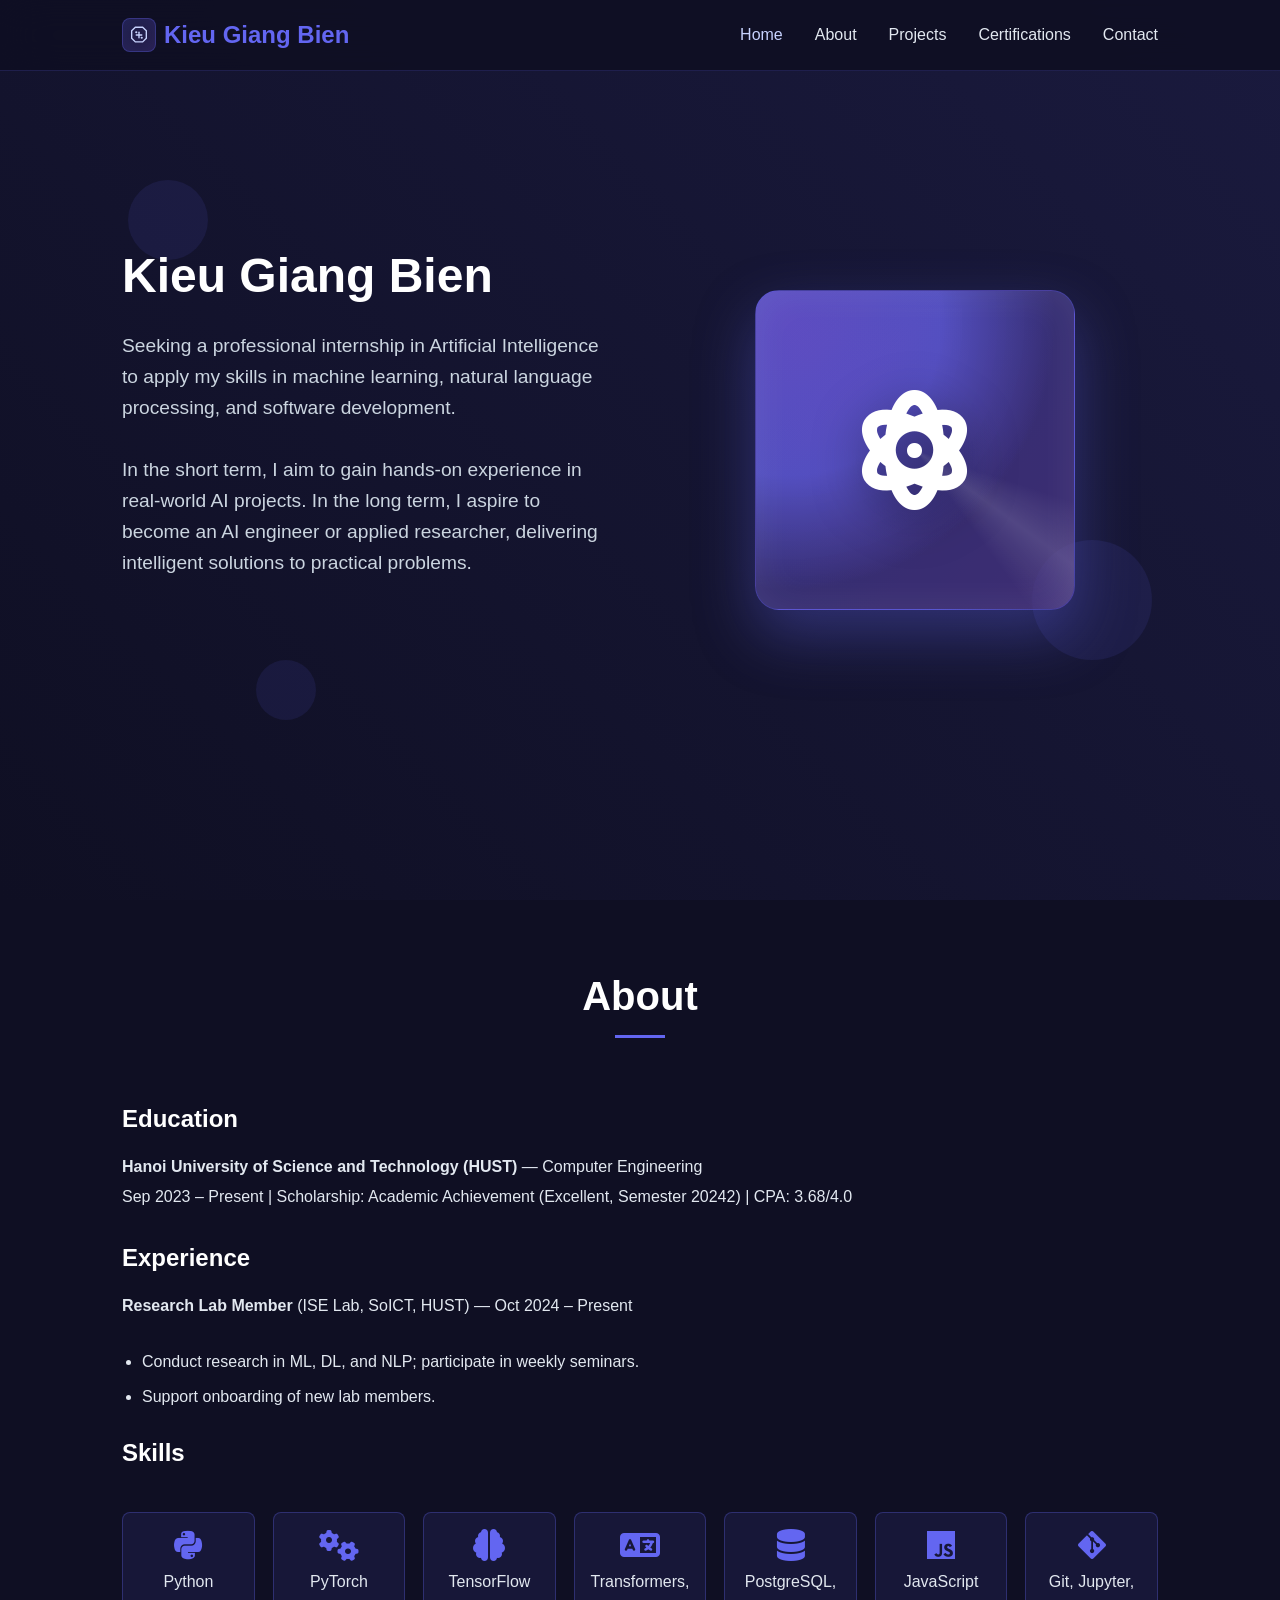
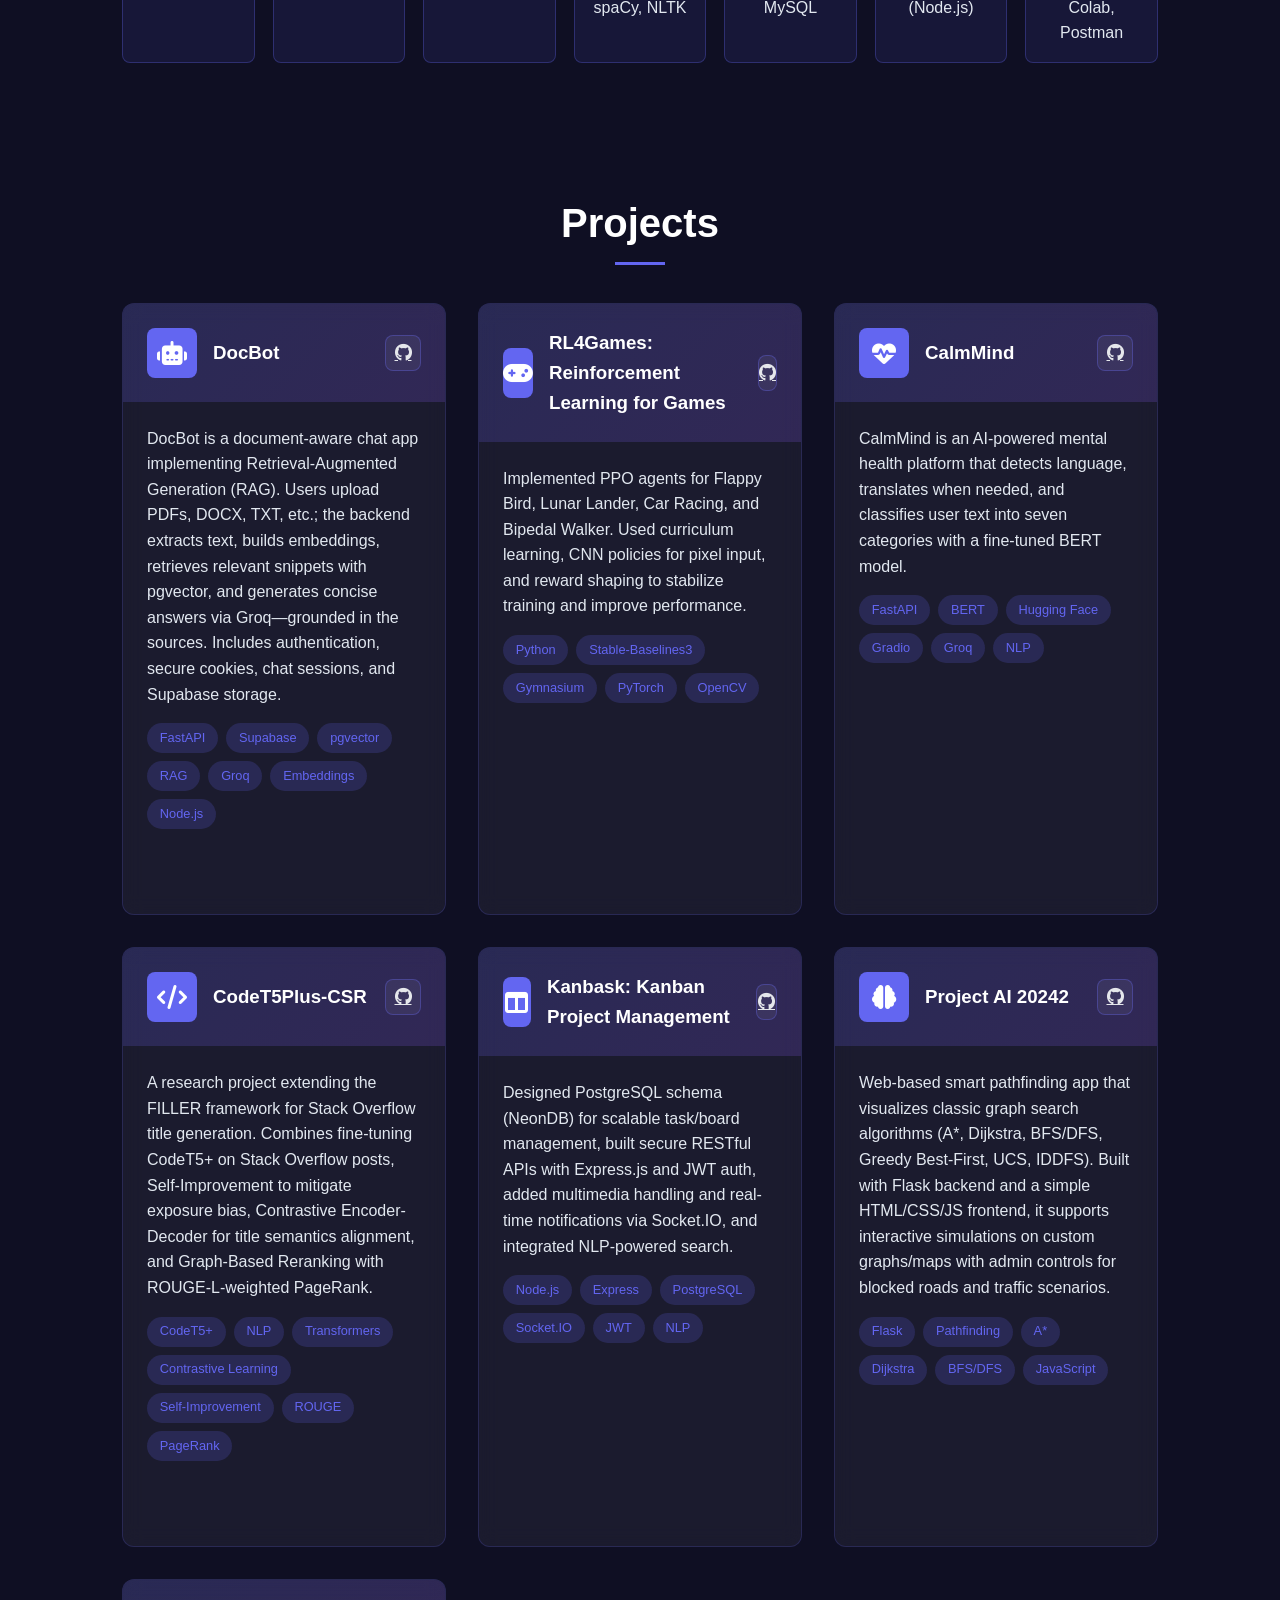
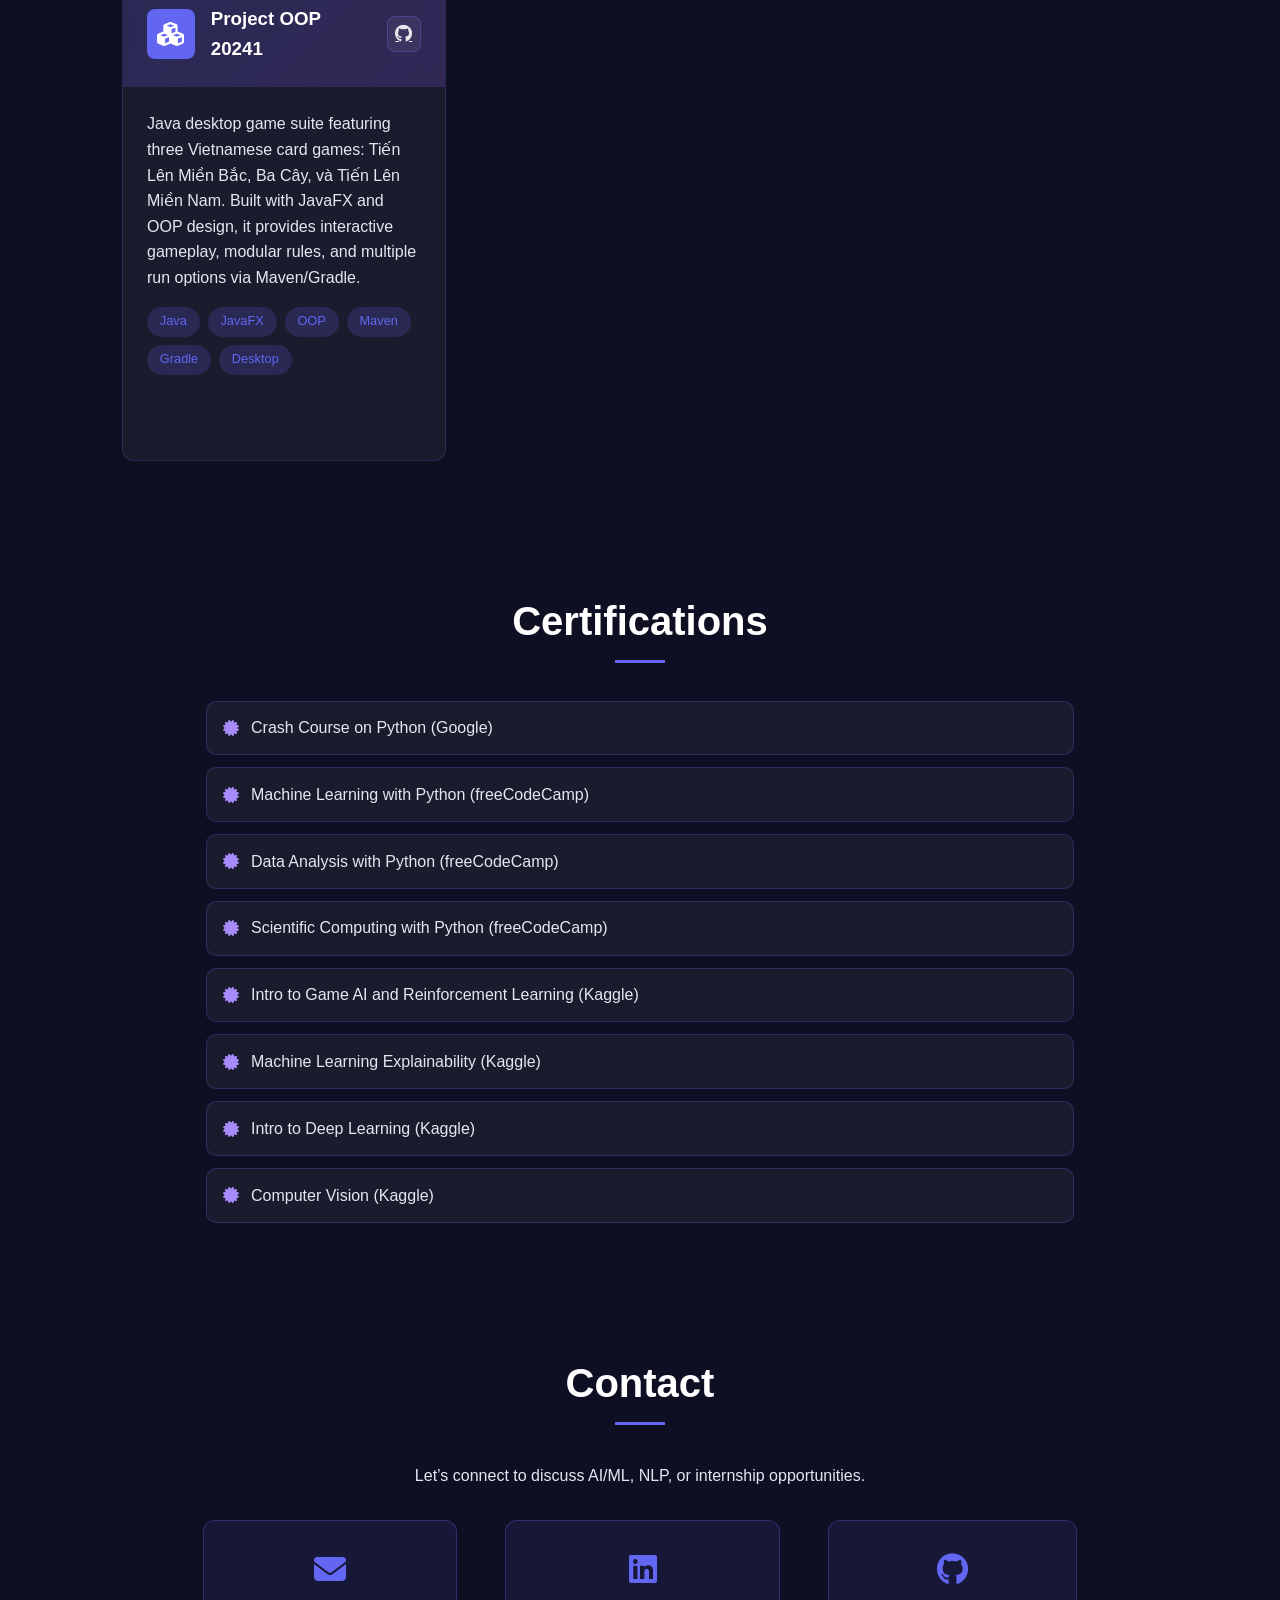
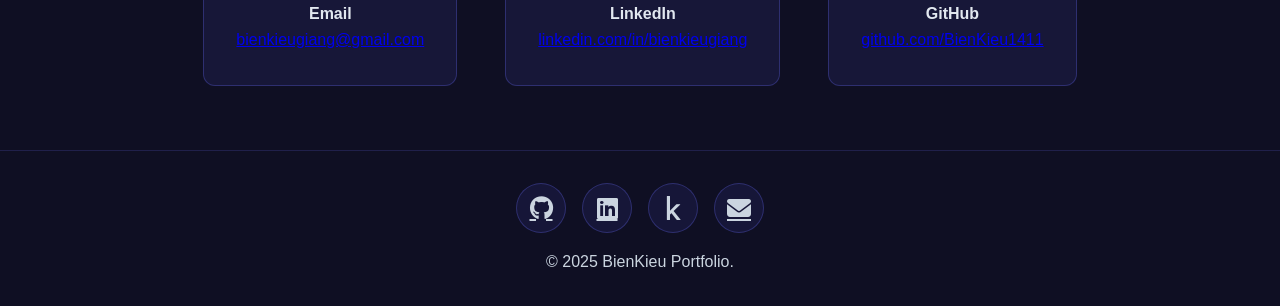
==== commit a08d6ede: "update" ====
--- a/index.html
+++ b/index.html
@@ -3,7 +3,7 @@
 <head>
     <meta charset="UTF-8">
     <meta name="viewport" content="width=device-width, initial-scale=1.0">
-    <title>Kieu Giang Bien – AI Portfolio</title>
+    <title>Kieu Giang Bien</title>
     <meta name="description" content="AI/ML portfolio of Kieu Giang Bien: Reinforcement Learning, NLP, full-stack projects, and research interests. Explore projects, certifications, and contact.">
     <meta property="og:title" content="Kieu Giang Bien – AI Portfolio">
     <meta property="og:description" content="Reinforcement Learning, NLP, and full-stack projects. View demos, code, and certifications.">
@@ -175,7 +175,31 @@
                     </div>
                 </div>
 
-                <!-- 4) Kanbask -->
+                <!-- 4) CodeT5Plus-CSR -->
+                <div class="project-card" data-repo="https://github.com/BienKieu1411/CodeT5Plus-CSR">
+                    <div class="project-header">
+                        <div class="project-icon">
+                            <i class="fas fa-code"></i>
+                        </div>
+                        <h3><a class="project-title-link" href="https://github.com/BienKieu1411/CodeT5Plus-CSR" target="_blank" rel="noopener">CodeT5Plus-CSR</a></h3>
+                        <a class="repo-link" href="https://github.com/BienKieu1411/CodeT5Plus-CSR" target="_blank" rel="noopener" aria-label="Open CodeT5Plus-CSR repository"><i class="fab fa-github"></i></a>
+                    </div>
+                    <div class="project-content">
+                        <p>A research project extending the FILLER framework for Stack Overflow title generation. Combines fine-tuning CodeT5+ on Stack Overflow posts, Self-Improvement to mitigate exposure bias, Contrastive Encoder-Decoder for title semantics alignment, and Graph-Based Reranking with ROUGE-L-weighted PageRank.</p>
+                        <div class="project-tags">
+                            <span class="project-tag">CodeT5+</span>
+                            <span class="project-tag">NLP</span>
+                            <span class="project-tag">Transformers</span>
+                            <span class="project-tag">Contrastive Learning</span>
+                            <span class="project-tag">Self-Improvement</span>
+                            <span class="project-tag">ROUGE</span>
+                            <span class="project-tag">PageRank</span>
+                        </div>
+                        <p><a href="https://github.com/BienKieu1411/CodeT5Plus-CSR" target="_blank" rel="noopener" class="cta-button" style="margin-top:1rem; padding:0.6rem 1rem;">View on GitHub</a></p>
+                    </div>
+                </div>
+
+                <!-- 5) Kanbask -->
                 <div class="project-card" data-repo="https://github.com/chopbong/kanbask">
                     <div class="project-header">
                         <div class="project-icon">
@@ -198,7 +222,7 @@
                     </div>
                 </div>
 
-                <!-- 5) Project AI 20242 -->
+                <!-- 6) Project AI 20242 -->
                 <div class="project-card" data-repo="https://github.com/BienKieu1411/Project_AI_20242">
                     <div class="project-header">
                         <div class="project-icon">
@@ -221,7 +245,7 @@
                     </div>
                 </div>
 
-                <!-- 6) Project OOP 20241 -->
+                <!-- 7) Project OOP 20241 -->
                 <div class="project-card" data-repo="https://github.com/BienKieu1411/Project_OOP_20241">
                     <div class="project-header">
                         <div class="project-icon">
@@ -311,4 +335,4 @@
 
     <script src="script.js"></script>
 </body>
-</html>+</html>
